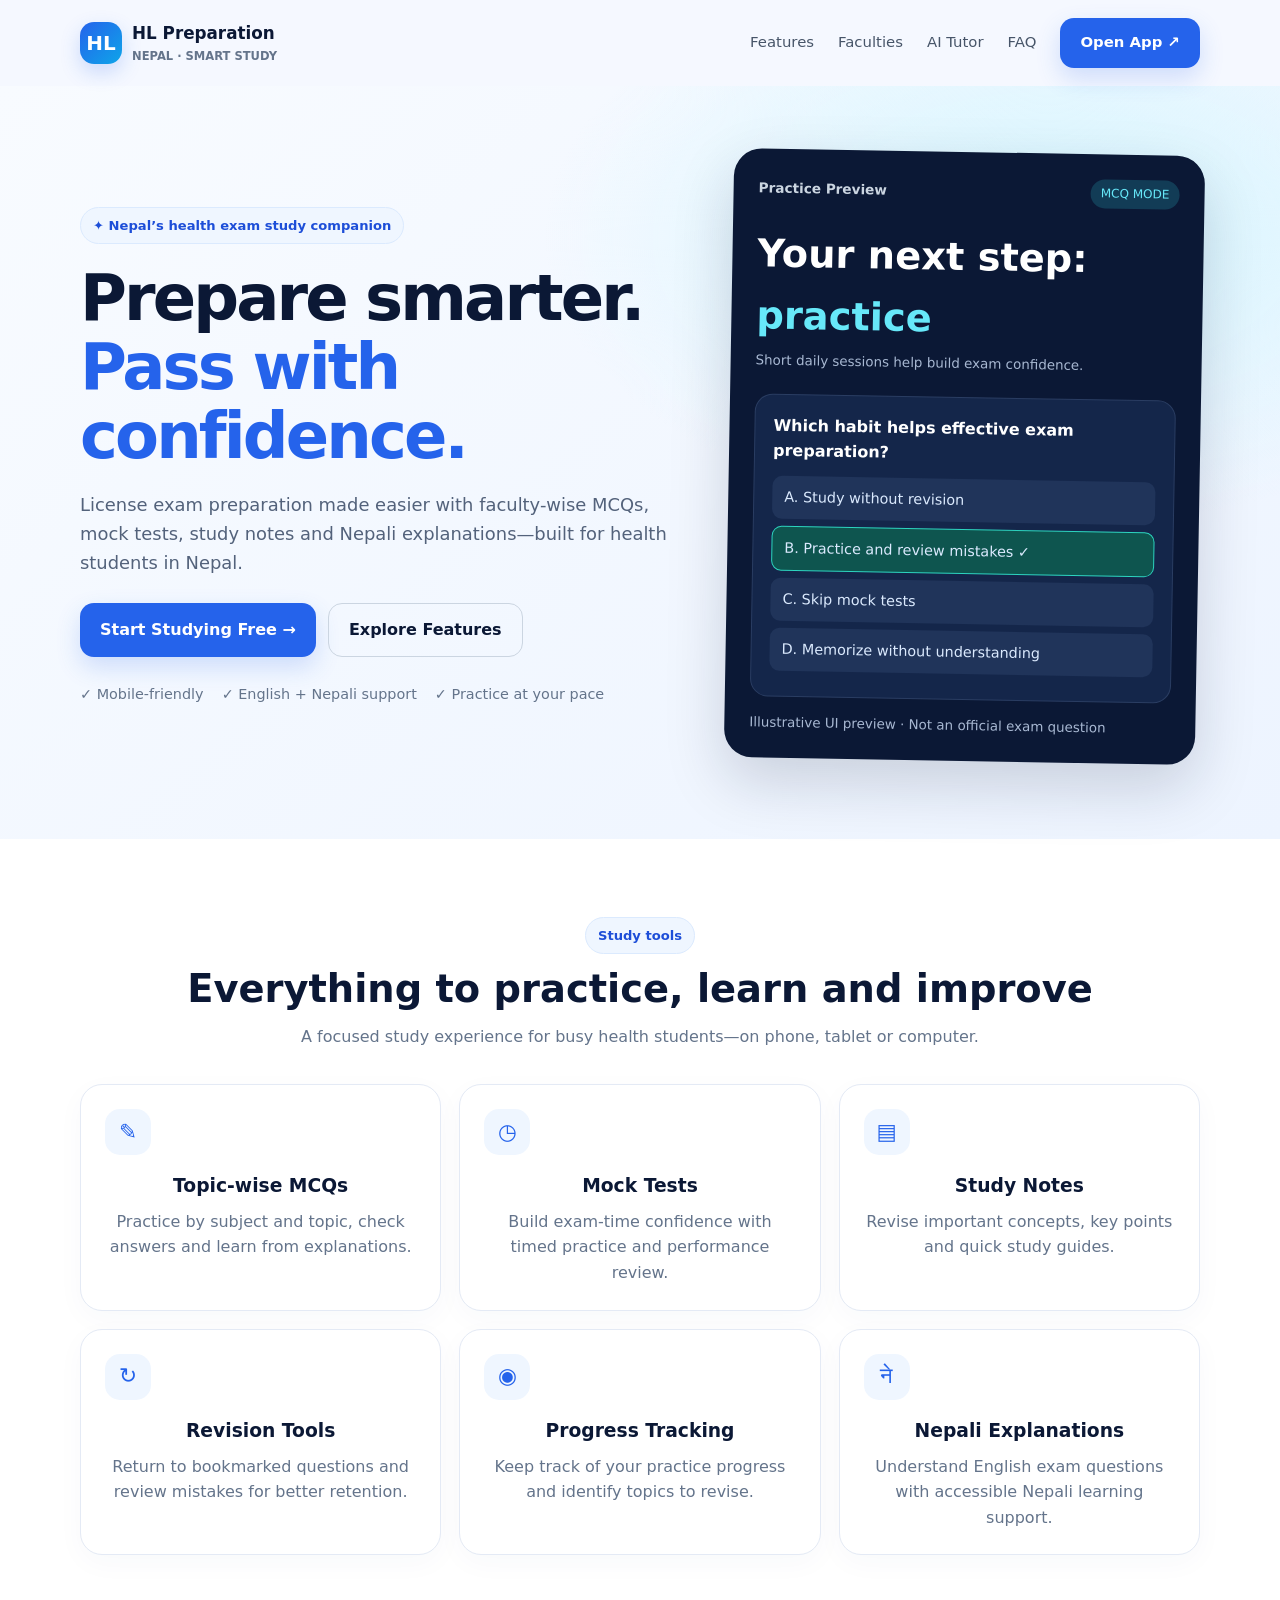
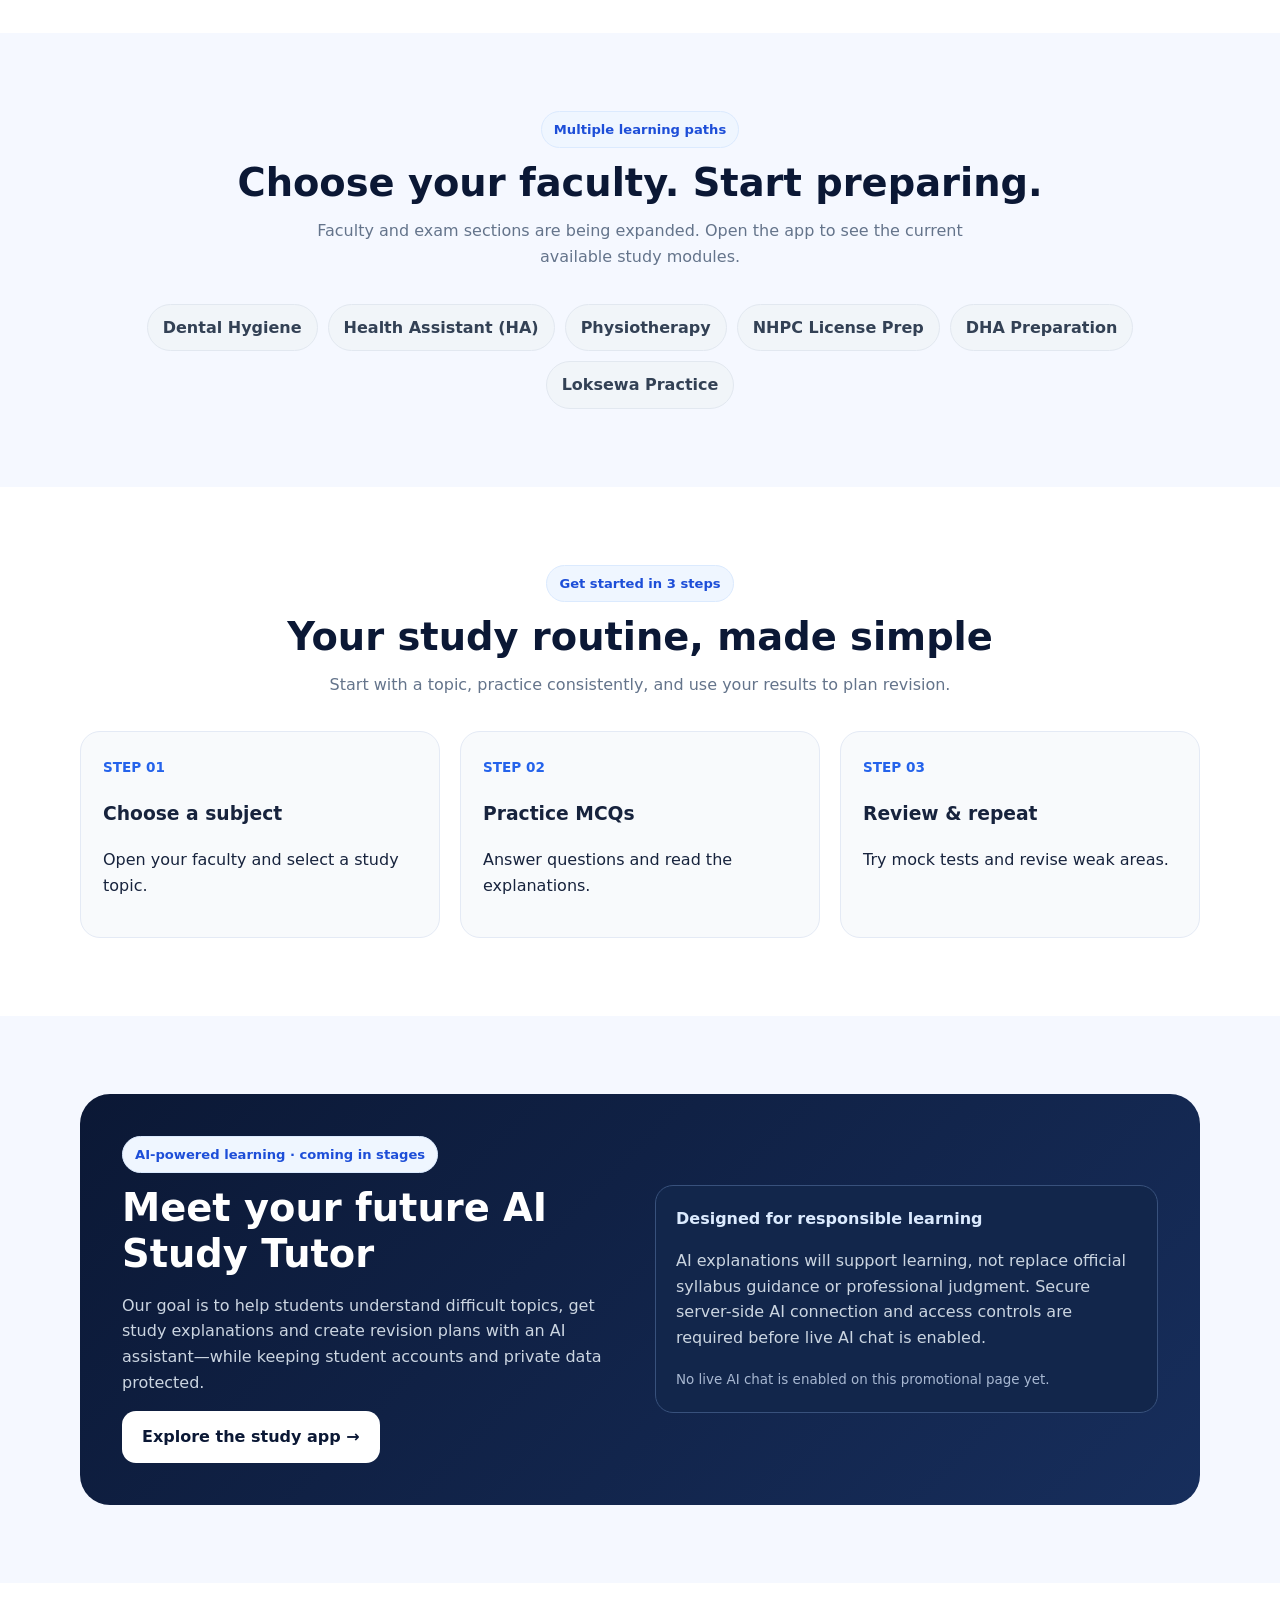
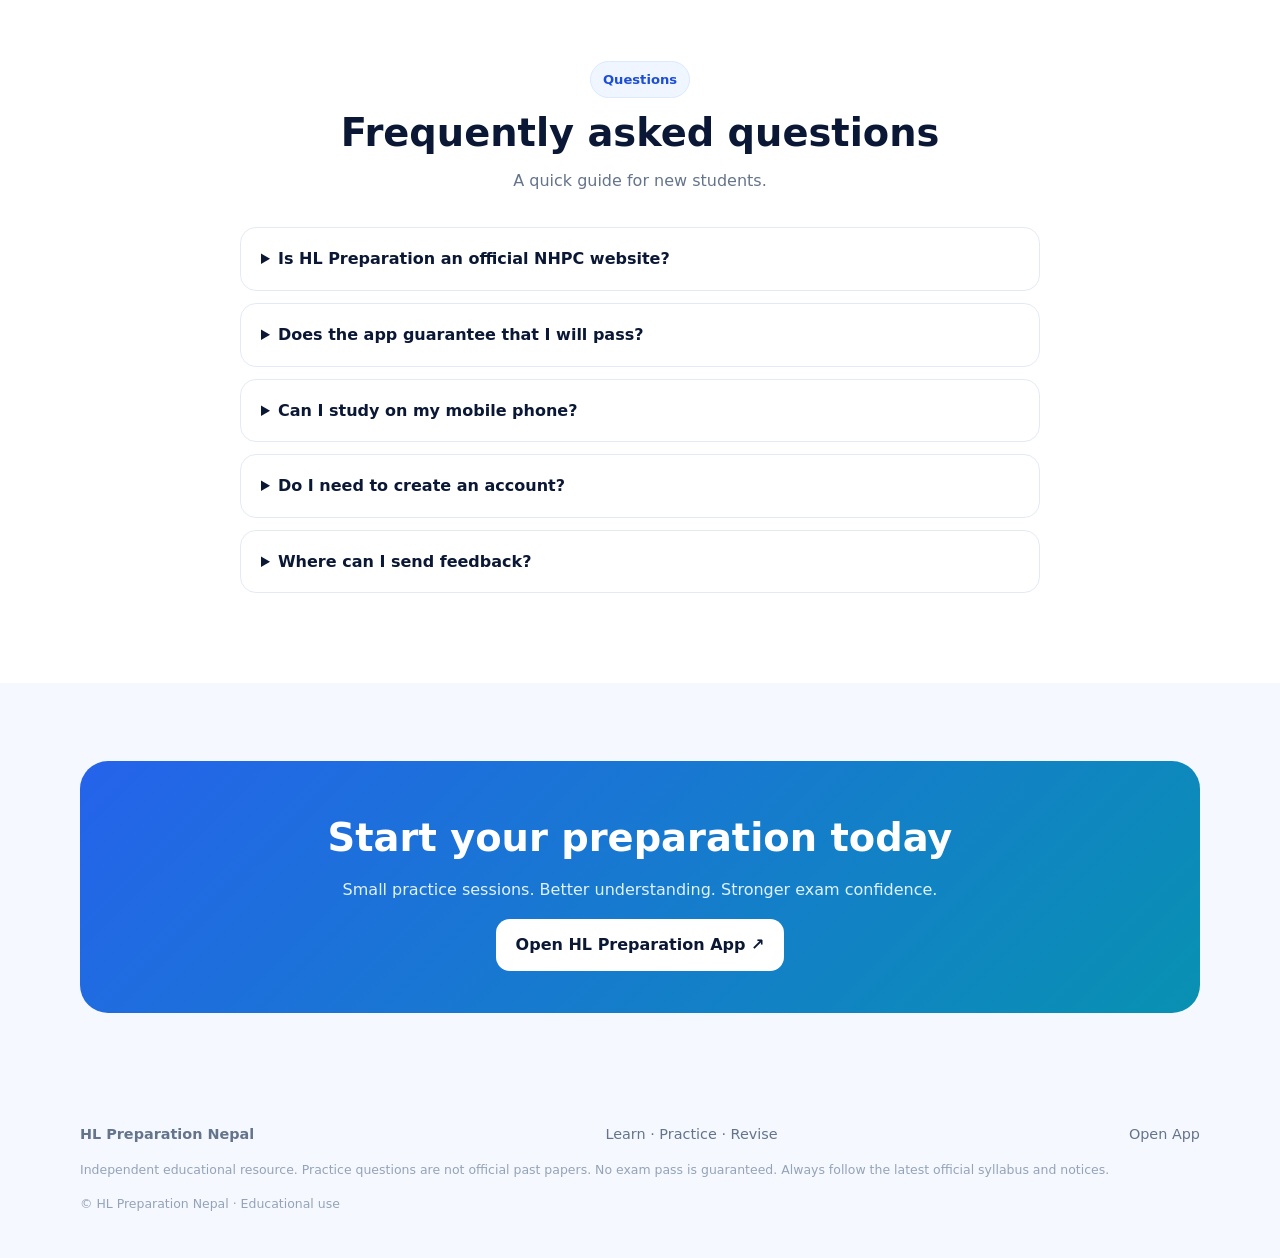
==== promo/index.html @ 2123f69a "Add HL Preparation promotional landing page" ====
<!doctype html>
<html lang="ne">
<head>
<meta charset="utf-8">
<meta name="viewport" content="width=device-width,initial-scale=1">
<meta name="theme-color" content="#0b1835">
<meta name="description" content="Nepal health-professional license exam preparation. Faculty-wise MCQs, mock tests, notes and bilingual learning for NHPC and other health exams.">
<meta name="keywords" content="NHPC license preparation Nepal, health assistant preparation, dental hygienist MCQ, health license exam, Nepal medical exam preparation">
<meta property="og:title" content="HL Preparation Nepal | Smart License Exam Prep">
<meta property="og:description" content="Practice MCQs, take mock tests and prepare smarter for health-professional license exams in Nepal.">
<meta property="og:type" content="website">
<title>HL Preparation Nepal | Smart License Exam Prep</title>
<style>
:root{--navy:#0b1835;--blue:#2563eb;--cyan:#22d3ee;--ink:#17233d;--muted:#64748b;--paper:#f5f8ff;--white:#fff;--line:#e4eaf5}
*{box-sizing:border-box}html{scroll-behavior:smooth}body{margin:0;font-family:Inter,ui-sans-serif,system-ui,-apple-system,"Segoe UI",sans-serif;color:var(--ink);background:var(--paper);line-height:1.6}a{color:inherit;text-decoration:none}.wrap{width:min(1120px,92%);margin:auto}.nav{display:flex;align-items:center;justify-content:space-between;padding:18px 0}.brand{display:flex;gap:10px;align-items:center;font-weight:850;color:var(--navy);font-size:1.05rem}.mark{width:42px;height:42px;border-radius:14px;background:linear-gradient(135deg,var(--blue),#0ea5e9);display:grid;place-items:center;color:white;font-weight:900;font-size:1.25rem;box-shadow:0 8px 20px #2563eb35}.navlinks{display:flex;gap:24px;align-items:center;color:#475569;font-size:.93rem}.btn{display:inline-flex;align-items:center;justify-content:center;gap:8px;border-radius:14px;padding:13px 20px;font-weight:750;background:var(--blue);color:white;box-shadow:0 10px 24px #2563eb30;border:0;cursor:pointer}.btn.light{background:white;color:var(--navy);box-shadow:none}.btn.outline{background:transparent;border:1px solid #cbd5e1;color:var(--navy);box-shadow:none}.hero{padding:66px 0 78px;background:radial-gradient(ellipse at 82% 20%,#d5f6ff 0,transparent 34%),linear-gradient(140deg,#f8fbff,#edf4ff)}.hero-grid{display:grid;grid-template-columns:1.12fr .88fr;gap:50px;align-items:center}.eyebrow{display:inline-flex;gap:8px;align-items:center;padding:7px 12px;border:1px solid #dbeafe;border-radius:999px;color:#1d4ed8;background:#eff6ff;font-size:.82rem;font-weight:750}.hero h1{font-size:clamp(2.5rem,5vw,4.25rem);line-height:1.08;letter-spacing:-.045em;margin:20px 0;color:var(--navy)}.hero h1 span{color:var(--blue)}.lead{font-size:1.12rem;color:#53627b;max-width:590px}.actions{display:flex;gap:12px;flex-wrap:wrap;margin:26px 0}.trust{display:flex;gap:18px;flex-wrap:wrap;color:#64748b;font-size:.9rem}.preview{background:var(--navy);padding:25px;border-radius:28px;color:white;box-shadow:0 24px 60px #0b18352b;transform:rotate(1deg)}.preview-top{display:flex;justify-content:space-between;align-items:center;color:#cbd5e1;font-size:.85rem}.live{background:#123c56;color:#67e8f9;padding:5px 10px;border-radius:99px;font-size:.75rem}.score{font-size:2.4rem;font-weight:850;margin:20px 0 4px}.small{font-size:.84rem;color:#a8b8d2}.qbox{margin-top:22px;padding:18px;background:#14264a;border:1px solid #2a3d62;border-radius:18px}.qbox b{display:block;margin-bottom:12px}.option{padding:10px 12px;border-radius:10px;background:#20345a;margin:7px 0;color:#dbeafe;font-size:.9rem}.option.good{background:#0e554f;border:1px solid #2dd4bf}.section{padding:78px 0}.section.white{background:white}.center{text-align:center}.section h2{font-size:clamp(1.8rem,3vw,2.65rem);line-height:1.2;color:var(--navy);margin:12px 0}.sub{color:var(--muted);max-width:700px;margin:0 auto 34px}.cards{display:grid;grid-template-columns:repeat(3,1fr);gap:18px}.card{background:white;border:1px solid var(--line);border-radius:22px;padding:24px;box-shadow:0 8px 28px #1e3a8a08}.icon{width:46px;height:46px;display:grid;place-items:center;border-radius:15px;background:#eff6ff;color:#2563eb;font-size:1.35rem;margin-bottom:16px}.card h3{margin:0 0 8px;color:var(--navy)}.card p{margin:0;color:var(--muted)}.faculty{display:flex;flex-wrap:wrap;gap:10px;justify-content:center;margin-top:28px}.chip{padding:10px 15px;background:#f1f5f9;border:1px solid #e2e8f0;border-radius:999px;font-weight:650;color:#334155}.steps{display:grid;grid-template-columns:repeat(3,1fr);gap:20px;text-align:left}.step{padding:22px;border-radius:20px;background:#f8fafc;border:1px solid var(--line)}.num{font-size:.85rem;color:#2563eb;font-weight:850}.ai{background:linear-gradient(135deg,#0b1835,#172e5c);color:white;border-radius:30px;padding:42px;display:grid;grid-template-columns:1fr 1fr;gap:30px;align-items:center}.ai h2{color:white}.ai p{color:#cbd5e1}.ai-note{padding:20px;border:1px solid #38517c;background:#12264b;border-radius:18px;color:#dbeafe}.faq{max-width:800px;margin:auto;text-align:left}.faq details{background:white;border:1px solid var(--line);border-radius:16px;padding:18px 20px;margin:12px 0}.faq summary{font-weight:750;cursor:pointer;color:var(--navy)}.faq p{color:var(--muted);margin-bottom:0}.cta{background:linear-gradient(135deg,#2563eb,#0891b2);color:white;border-radius:28px;padding:42px;text-align:center}.cta h2{color:white}.cta p{color:#e0f2fe}.footer{padding:32px 0;color:#64748b;font-size:.9rem}.footrow{display:flex;justify-content:space-between;gap:20px;flex-wrap:wrap}.disclaimer{font-size:.78rem;color:#94a3b8;margin-top:14px}
@media(max-width:800px){.navlinks a:not(.btn){display:none}.hero{padding:44px 0}.hero-grid{grid-template-columns:1fr;gap:32px}.preview{transform:none}.cards,.steps{grid-template-columns:1fr}.ai{grid-template-columns:1fr;padding:28px}.section{padding:56px 0}.hero h1{font-size:2.8rem}}
</style>
</head>
<body>
<header class="wrap nav">
<a class="brand" href="#" aria-label="HL Preparation Nepal home"><span class="mark">HL</span><span>HL Preparation <small style="display:block;font-size:.72rem;color:#64748b;font-weight:600">NEPAL · SMART STUDY</small></span></a>
<nav class="navlinks" aria-label="Main navigation"><a href="#features">Features</a><a href="#faculties">Faculties</a><a href="#ai">AI Tutor</a><a href="#faq">FAQ</a><a class="btn" href="https://dentalprepnp.github.io/dental-hygienist-prep-nepal/">Open App ↗</a></nav>
</header>
<main>
<section class="hero"><div class="wrap hero-grid">
<div><span class="eyebrow">✦ Nepal’s health exam study companion</span><h1>Prepare smarter.<br><span>Pass with confidence.</span></h1><p class="lead">License exam preparation made easier with faculty-wise MCQs, mock tests, study notes and Nepali explanations—built for health students in Nepal.</p><div class="actions"><a class="btn" href="https://dentalprepnp.github.io/dental-hygienist-prep-nepal/">Start Studying Free →</a><a class="btn outline" href="#features">Explore Features</a></div><div class="trust"><span>✓ Mobile-friendly</span><span>✓ English + Nepali support</span><span>✓ Practice at your pace</span></div></div>
<div class="preview" aria-label="Illustrative practice question preview"><div class="preview-top"><strong>Practice Preview</strong><span class="live">MCQ MODE</span></div><div class="score">Your next step: <span style="color:#67e8f9">practice</span></div><div class="small">Short daily sessions help build exam confidence.</div><div class="qbox"><b>Which habit helps effective exam preparation?</b><div class="option">A. Study without revision</div><div class="option good">B. Practice and review mistakes ✓</div><div class="option">C. Skip mock tests</div><div class="option">D. Memorize without understanding</div></div><div class="small" style="margin-top:15px">Illustrative UI preview · Not an official exam question</div></div>
</div></section>
<section id="features" class="section white"><div class="wrap center"><span class="eyebrow">Study tools</span><h2>Everything to practice, learn and improve</h2><p class="sub">A focused study experience for busy health students—on phone, tablet or computer.</p><div class="cards">
<div class="card"><div class="icon">✎</div><h3>Topic-wise MCQs</h3><p>Practice by subject and topic, check answers and learn from explanations.</p></div>
<div class="card"><div class="icon">◷</div><h3>Mock Tests</h3><p>Build exam-time confidence with timed practice and performance review.</p></div>
<div class="card"><div class="icon">▤</div><h3>Study Notes</h3><p>Revise important concepts, key points and quick study guides.</p></div>
<div class="card"><div class="icon">↻</div><h3>Revision Tools</h3><p>Return to bookmarked questions and review mistakes for better retention.</p></div>
<div class="card"><div class="icon">◉</div><h3>Progress Tracking</h3><p>Keep track of your practice progress and identify topics to revise.</p></div>
<div class="card"><div class="icon">ने</div><h3>Nepali Explanations</h3><p>Understand English exam questions with accessible Nepali learning support.</p></div>
</div></div></section>
<section id="faculties" class="section"><div class="wrap center"><span class="eyebrow">Multiple learning paths</span><h2>Choose your faculty. Start preparing.</h2><p class="sub">Faculty and exam sections are being expanded. Open the app to see the current available study modules.</p><div class="faculty"><span class="chip">Dental Hygiene</span><span class="chip">Health Assistant (HA)</span><span class="chip">Physiotherapy</span><span class="chip">NHPC License Prep</span><span class="chip">DHA Preparation</span><span class="chip">Loksewa Practice</span></div></div></section>
<section class="section white"><div class="wrap center"><span class="eyebrow">Get started in 3 steps</span><h2>Your study routine, made simple</h2><p class="sub">Start with a topic, practice consistently, and use your results to plan revision.</p><div class="steps"><div class="step"><span class="num">STEP 01</span><h3>Choose a subject</h3><p>Open your faculty and select a study topic.</p></div><div class="step"><span class="num">STEP 02</span><h3>Practice MCQs</h3><p>Answer questions and read the explanations.</p></div><div class="step"><span class="num">STEP 03</span><h3>Review & repeat</h3><p>Try mock tests and revise weak areas.</p></div></div></div></section>
<section id="ai" class="section"><div class="wrap"><div class="ai"><div><span class="eyebrow">AI-powered learning · coming in stages</span><h2>Meet your future AI Study Tutor</h2><p>Our goal is to help students understand difficult topics, get study explanations and create revision plans with an AI assistant—while keeping student accounts and private data protected.</p><a class="btn light" href="https://dentalprepnp.github.io/dental-hygienist-prep-nepal/">Explore the study app →</a></div><div class="ai-note"><strong>Designed for responsible learning</strong><p>AI explanations will support learning, not replace official syllabus guidance or professional judgment. Secure server-side AI connection and access controls are required before live AI chat is enabled.</p><span class="small">No live AI chat is enabled on this promotional page yet.</span></div></div></div></section>
<section id="faq" class="section white"><div class="wrap center"><span class="eyebrow">Questions</span><h2>Frequently asked questions</h2><p class="sub">A quick guide for new students.</p><div class="faq">
<details><summary>Is HL Preparation an official NHPC website?</summary><p>No. It is an independent educational practice resource and is not affiliated with or endorsed by NHPC.</p></details>
<details><summary>Does the app guarantee that I will pass?</summary><p>No study app can guarantee an exam result. Use it for practice and revision alongside the latest official syllabus and notices.</p></details>
<details><summary>Can I study on my mobile phone?</summary><p>Yes. The app is designed to work on mobile browsers and can be added to your home screen where supported.</p></details>
<details><summary>Do I need to create an account?</summary><p>Some study features may be available without login. An account may be needed for cloud progress sync or membership features.</p></details>
<details><summary>Where can I send feedback?</summary><p>Use the app’s available support/contact option. An official Facebook Page link will be added after the Page is created.</p></details>
</div></div></section>
<section class="section"><div class="wrap"><div class="cta"><h2>Start your preparation today</h2><p>Small practice sessions. Better understanding. Stronger exam confidence.</p><a class="btn light" href="https://dentalprepnp.github.io/dental-hygienist-prep-nepal/">Open HL Preparation App ↗</a></div></div></section>
</main>
<footer class="footer"><div class="wrap"><div class="footrow"><strong>HL Preparation Nepal</strong><span>Learn · Practice · Revise</span><a href="https://dentalprepnp.github.io/dental-hygienist-prep-nepal/">Open App</a></div><p class="disclaimer">Independent educational resource. Practice questions are not official past papers. No exam pass is guaranteed. Always follow the latest official syllabus and notices.</p><p class="disclaimer">© HL Preparation Nepal · Educational use</p></div></footer>
</body></html>
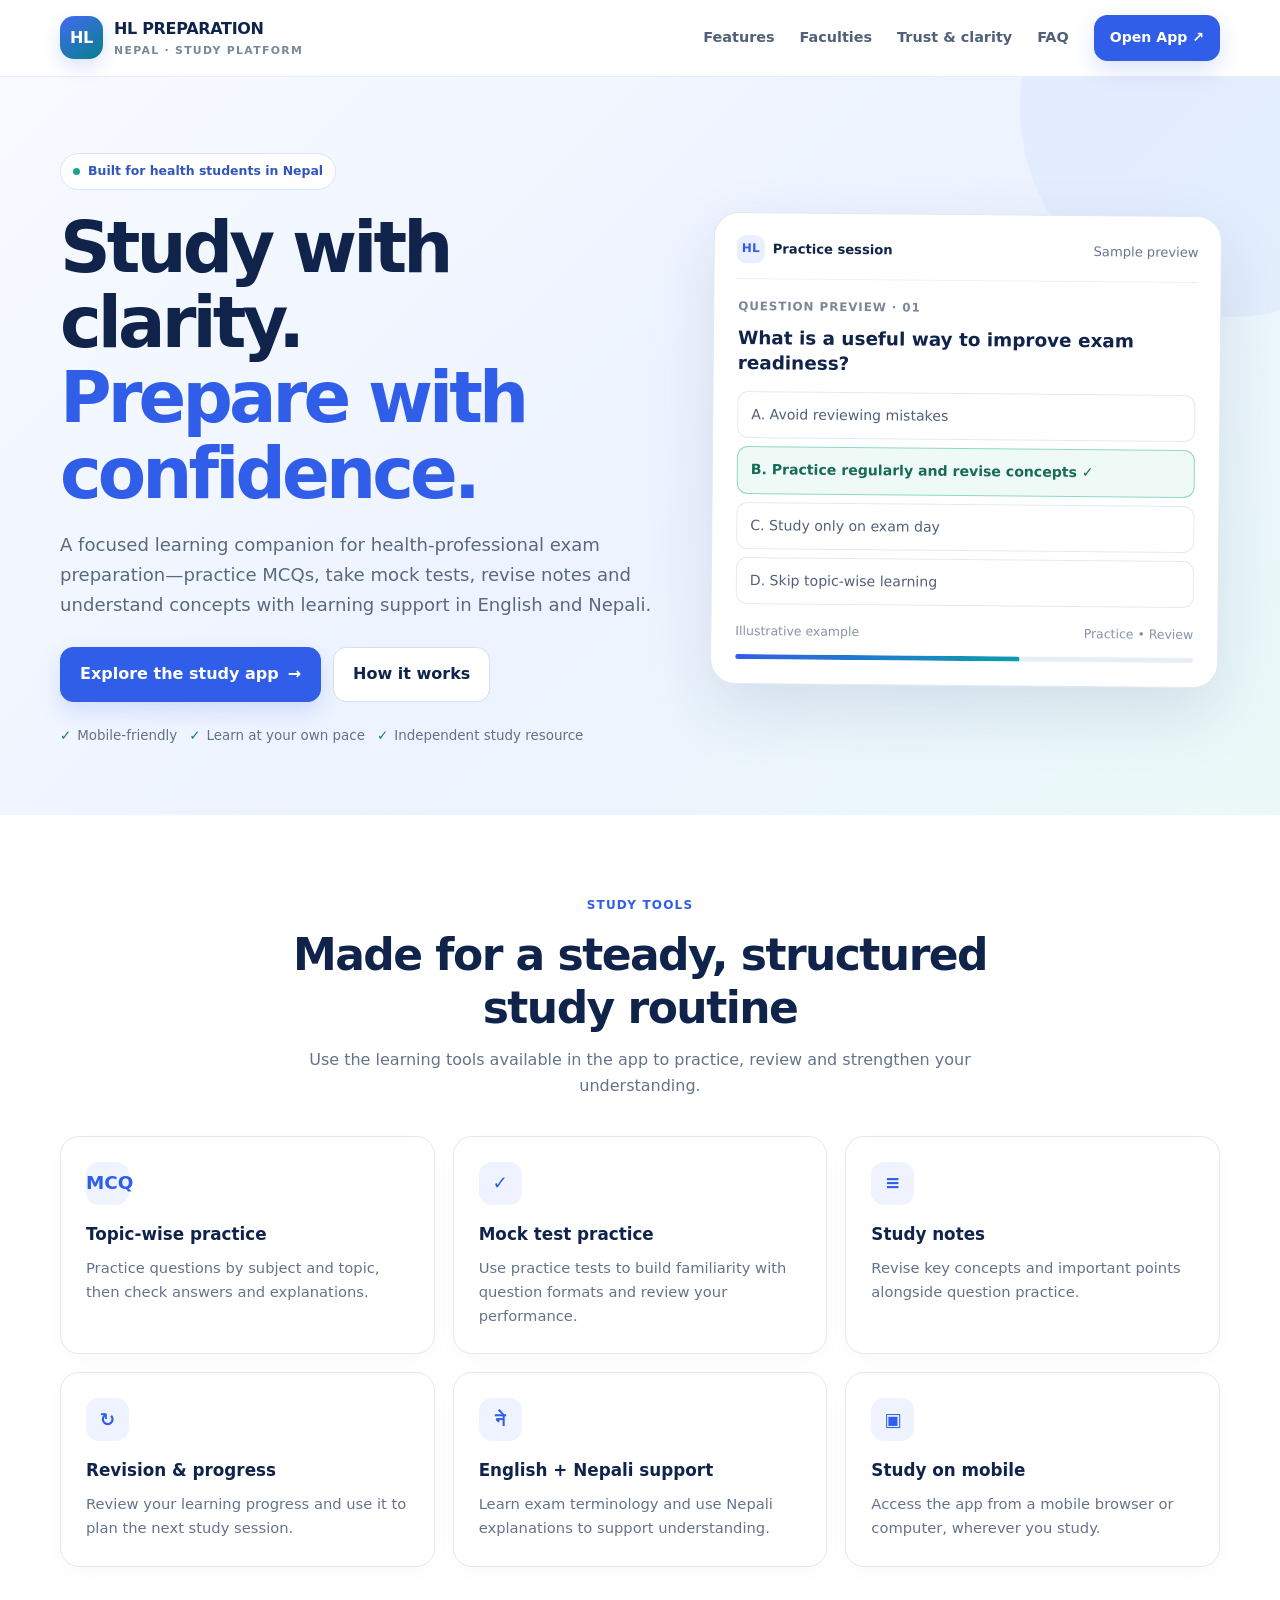
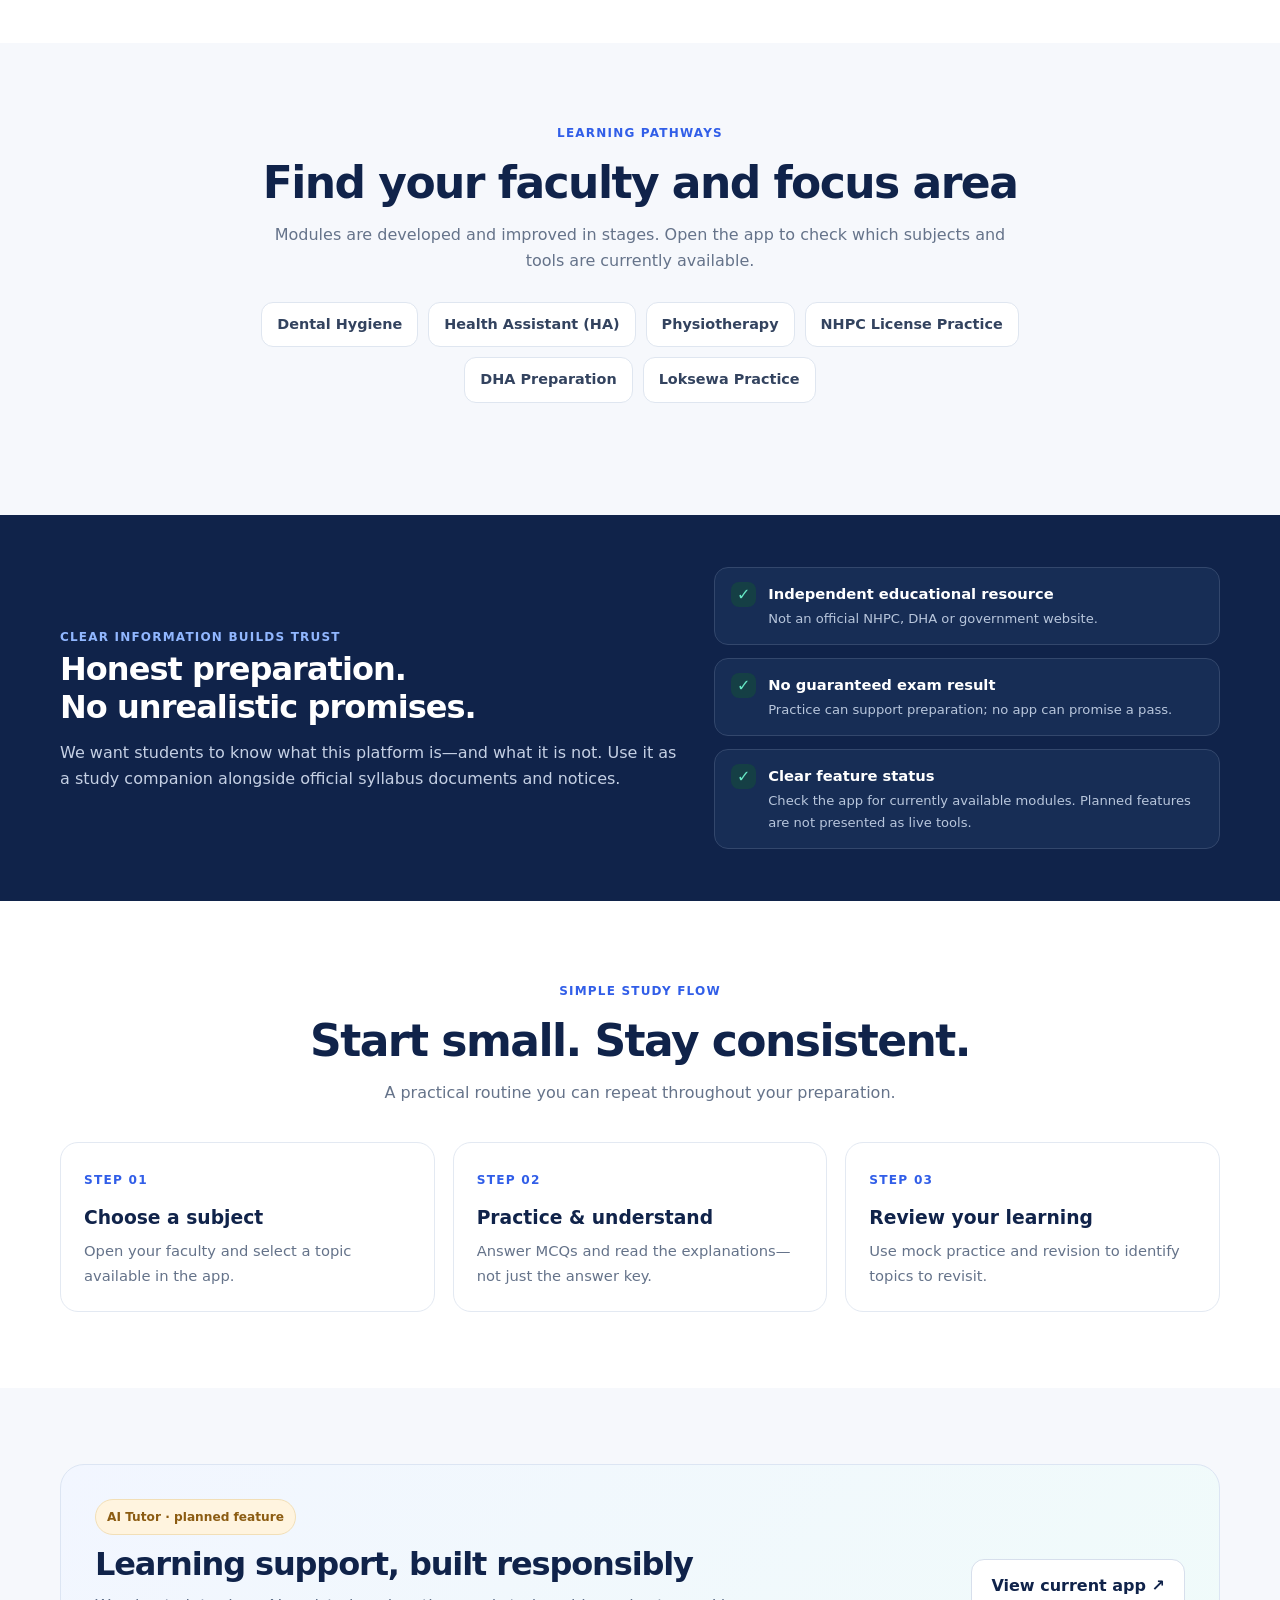
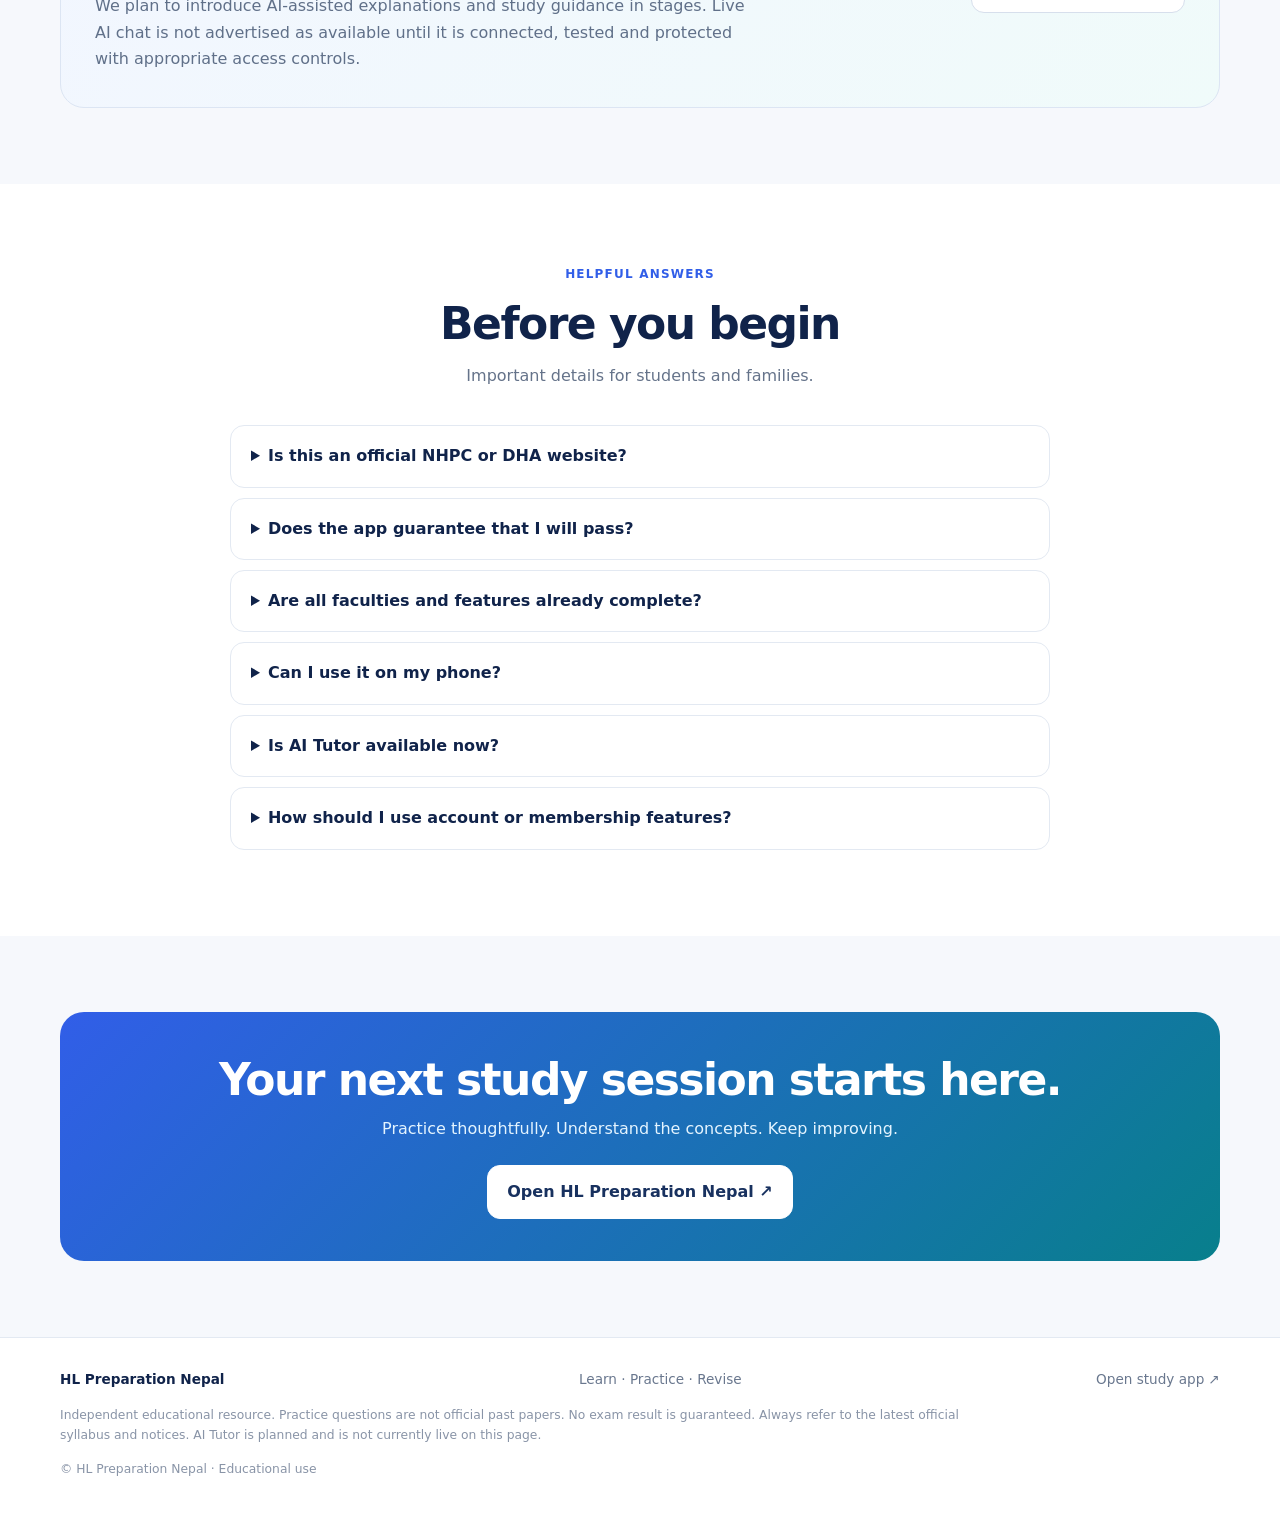
==== commit cffadd91: "Upgrade promo website with professional trust-focused design" ====
--- a/promo/index.html
+++ b/promo/index.html
@@ -3,48 +3,76 @@
 <head>
 <meta charset="utf-8">
 <meta name="viewport" content="width=device-width,initial-scale=1">
-<meta name="theme-color" content="#0b1835">
-<meta name="description" content="Nepal health-professional license exam preparation. Faculty-wise MCQs, mock tests, notes and bilingual learning for NHPC and other health exams.">
-<meta name="keywords" content="NHPC license preparation Nepal, health assistant preparation, dental hygienist MCQ, health license exam, Nepal medical exam preparation">
-<meta property="og:title" content="HL Preparation Nepal | Smart License Exam Prep">
-<meta property="og:description" content="Practice MCQs, take mock tests and prepare smarter for health-professional license exams in Nepal.">
+<meta name="theme-color" content="#10234a">
+<meta name="description" content="HL Preparation Nepal — health-professional exam practice with MCQs, mock tests, notes and bilingual learning support.">
+<meta property="og:title" content="HL Preparation Nepal | Study with confidence">
+<meta property="og:description" content="Faculty-wise practice and revision for health students in Nepal.">
 <meta property="og:type" content="website">
-<title>HL Preparation Nepal | Smart License Exam Prep</title>
+<title>HL Preparation Nepal | Study with confidence</title>
 <style>
-:root{--navy:#0b1835;--blue:#2563eb;--cyan:#22d3ee;--ink:#17233d;--muted:#64748b;--paper:#f5f8ff;--white:#fff;--line:#e4eaf5}
-*{box-sizing:border-box}html{scroll-behavior:smooth}body{margin:0;font-family:Inter,ui-sans-serif,system-ui,-apple-system,"Segoe UI",sans-serif;color:var(--ink);background:var(--paper);line-height:1.6}a{color:inherit;text-decoration:none}.wrap{width:min(1120px,92%);margin:auto}.nav{display:flex;align-items:center;justify-content:space-between;padding:18px 0}.brand{display:flex;gap:10px;align-items:center;font-weight:850;color:var(--navy);font-size:1.05rem}.mark{width:42px;height:42px;border-radius:14px;background:linear-gradient(135deg,var(--blue),#0ea5e9);display:grid;place-items:center;color:white;font-weight:900;font-size:1.25rem;box-shadow:0 8px 20px #2563eb35}.navlinks{display:flex;gap:24px;align-items:center;color:#475569;font-size:.93rem}.btn{display:inline-flex;align-items:center;justify-content:center;gap:8px;border-radius:14px;padding:13px 20px;font-weight:750;background:var(--blue);color:white;box-shadow:0 10px 24px #2563eb30;border:0;cursor:pointer}.btn.light{background:white;color:var(--navy);box-shadow:none}.btn.outline{background:transparent;border:1px solid #cbd5e1;color:var(--navy);box-shadow:none}.hero{padding:66px 0 78px;background:radial-gradient(ellipse at 82% 20%,#d5f6ff 0,transparent 34%),linear-gradient(140deg,#f8fbff,#edf4ff)}.hero-grid{display:grid;grid-template-columns:1.12fr .88fr;gap:50px;align-items:center}.eyebrow{display:inline-flex;gap:8px;align-items:center;padding:7px 12px;border:1px solid #dbeafe;border-radius:999px;color:#1d4ed8;background:#eff6ff;font-size:.82rem;font-weight:750}.hero h1{font-size:clamp(2.5rem,5vw,4.25rem);line-height:1.08;letter-spacing:-.045em;margin:20px 0;color:var(--navy)}.hero h1 span{color:var(--blue)}.lead{font-size:1.12rem;color:#53627b;max-width:590px}.actions{display:flex;gap:12px;flex-wrap:wrap;margin:26px 0}.trust{display:flex;gap:18px;flex-wrap:wrap;color:#64748b;font-size:.9rem}.preview{background:var(--navy);padding:25px;border-radius:28px;color:white;box-shadow:0 24px 60px #0b18352b;transform:rotate(1deg)}.preview-top{display:flex;justify-content:space-between;align-items:center;color:#cbd5e1;font-size:.85rem}.live{background:#123c56;color:#67e8f9;padding:5px 10px;border-radius:99px;font-size:.75rem}.score{font-size:2.4rem;font-weight:850;margin:20px 0 4px}.small{font-size:.84rem;color:#a8b8d2}.qbox{margin-top:22px;padding:18px;background:#14264a;border:1px solid #2a3d62;border-radius:18px}.qbox b{display:block;margin-bottom:12px}.option{padding:10px 12px;border-radius:10px;background:#20345a;margin:7px 0;color:#dbeafe;font-size:.9rem}.option.good{background:#0e554f;border:1px solid #2dd4bf}.section{padding:78px 0}.section.white{background:white}.center{text-align:center}.section h2{font-size:clamp(1.8rem,3vw,2.65rem);line-height:1.2;color:var(--navy);margin:12px 0}.sub{color:var(--muted);max-width:700px;margin:0 auto 34px}.cards{display:grid;grid-template-columns:repeat(3,1fr);gap:18px}.card{background:white;border:1px solid var(--line);border-radius:22px;padding:24px;box-shadow:0 8px 28px #1e3a8a08}.icon{width:46px;height:46px;display:grid;place-items:center;border-radius:15px;background:#eff6ff;color:#2563eb;font-size:1.35rem;margin-bottom:16px}.card h3{margin:0 0 8px;color:var(--navy)}.card p{margin:0;color:var(--muted)}.faculty{display:flex;flex-wrap:wrap;gap:10px;justify-content:center;margin-top:28px}.chip{padding:10px 15px;background:#f1f5f9;border:1px solid #e2e8f0;border-radius:999px;font-weight:650;color:#334155}.steps{display:grid;grid-template-columns:repeat(3,1fr);gap:20px;text-align:left}.step{padding:22px;border-radius:20px;background:#f8fafc;border:1px solid var(--line)}.num{font-size:.85rem;color:#2563eb;font-weight:850}.ai{background:linear-gradient(135deg,#0b1835,#172e5c);color:white;border-radius:30px;padding:42px;display:grid;grid-template-columns:1fr 1fr;gap:30px;align-items:center}.ai h2{color:white}.ai p{color:#cbd5e1}.ai-note{padding:20px;border:1px solid #38517c;background:#12264b;border-radius:18px;color:#dbeafe}.faq{max-width:800px;margin:auto;text-align:left}.faq details{background:white;border:1px solid var(--line);border-radius:16px;padding:18px 20px;margin:12px 0}.faq summary{font-weight:750;cursor:pointer;color:var(--navy)}.faq p{color:var(--muted);margin-bottom:0}.cta{background:linear-gradient(135deg,#2563eb,#0891b2);color:white;border-radius:28px;padding:42px;text-align:center}.cta h2{color:white}.cta p{color:#e0f2fe}.footer{padding:32px 0;color:#64748b;font-size:.9rem}.footrow{display:flex;justify-content:space-between;gap:20px;flex-wrap:wrap}.disclaimer{font-size:.78rem;color:#94a3b8;margin-top:14px}
-@media(max-width:800px){.navlinks a:not(.btn){display:none}.hero{padding:44px 0}.hero-grid{grid-template-columns:1fr;gap:32px}.preview{transform:none}.cards,.steps{grid-template-columns:1fr}.ai{grid-template-columns:1fr;padding:28px}.section{padding:56px 0}.hero h1{font-size:2.8rem}}
+:root{--navy:#10234a;--blue:#315ee8;--teal:#087f8c;--ink:#1b2942;--muted:#65738a;--bg:#f6f8fc;--line:#e3e9f2;--white:#fff;--green:#147d64}
+*{box-sizing:border-box}html{scroll-behavior:smooth;scroll-padding-top:84px}body{margin:0;font-family:Inter,"Noto Sans",system-ui,-apple-system,"Segoe UI",sans-serif;color:var(--ink);background:var(--bg);line-height:1.65}a{color:inherit;text-decoration:none}.container{width:min(1160px,92%);margin:auto}
+header{position:sticky;top:0;z-index:10;background:#ffffffed;backdrop-filter:blur(14px);border-bottom:1px solid #e9edf4}.nav{height:76px;display:flex;align-items:center;justify-content:space-between;gap:18px}.brand{display:flex;align-items:center;gap:11px;font-weight:850;color:var(--navy);letter-spacing:-.02em}.logo{width:43px;height:43px;border-radius:14px;display:grid;place-items:center;color:white;font-weight:900;background:linear-gradient(145deg,#426bf2,#087f8c);box-shadow:0 8px 18px #315ee82b}.brand small{display:block;color:#7b879b;font-size:.68rem;letter-spacing:.12em;font-weight:700}.navlinks{display:flex;align-items:center;gap:25px;color:#526078;font-size:.9rem;font-weight:650}.navlinks a:hover{color:var(--blue)}
+.btn{display:inline-flex;align-items:center;justify-content:center;gap:9px;padding:13px 19px;border-radius:13px;background:var(--blue);color:white;font-weight:800;border:1px solid var(--blue);box-shadow:0 9px 22px #315ee82b;transition:.18s}.btn:hover{transform:translateY(-1px);box-shadow:0 13px 28px #315ee833}.btn.secondary{background:white;color:var(--navy);border-color:#d7dfec;box-shadow:none}.btn.small{padding:10px 15px;font-size:.88rem}
+.hero{position:relative;overflow:hidden;padding:76px 0 68px;background:linear-gradient(135deg,#f7faff 0%,#edf3ff 52%,#eaf9f8 100%)}.hero:before{content:"";position:absolute;width:420px;height:420px;border-radius:50%;right:-160px;top:-180px;background:#dce9ff88}.hero-grid{position:relative;display:grid;grid-template-columns:1.08fr .92fr;gap:56px;align-items:center}.pill{display:inline-flex;align-items:center;gap:8px;padding:7px 12px;border:1px solid #d9e4ff;border-radius:999px;background:#fff;color:#3156bd;font-size:.78rem;font-weight:800}.dot{width:7px;height:7px;border-radius:50%;background:#1aa58b}.hero h1{font-size:clamp(2.65rem,5.5vw,4.5rem);line-height:1.07;letter-spacing:-.055em;color:var(--navy);margin:21px 0 18px}.hero h1 span{color:var(--blue)}.lead{font-size:1.13rem;color:#596981;max-width:610px}.actions{display:flex;gap:12px;flex-wrap:wrap;margin:28px 0 23px}.assurance{display:flex;gap:12px;flex-wrap:wrap;color:#637189;font-size:.84rem}.assurance span{display:flex;align-items:center;gap:6px}.assurance b{color:var(--green)}
+.mock{background:#fff;border:1px solid #e2e9f4;border-radius:25px;padding:22px;box-shadow:0 24px 65px #203d7020;transform:rotate(.5deg)}.mockhead{display:flex;justify-content:space-between;align-items:center;border-bottom:1px solid #edf1f7;padding-bottom:15px;color:#69768c;font-size:.82rem}.mockbrand{display:flex;align-items:center;gap:8px;font-weight:800;color:var(--navy)}.mini-logo{width:28px;height:28px;border-radius:9px;background:#e9efff;color:#315ee8;display:grid;place-items:center;font-size:.75rem;font-weight:900}.mockbody{padding:18px 2px 2px}.mocklabel{font-size:.74rem;color:#7b8799;font-weight:800;letter-spacing:.08em}.mock h3{font-size:1.15rem;line-height:1.4;color:var(--navy);margin:8px 0 15px}.choice{padding:11px 13px;border:1px solid #e5eaf2;border-radius:11px;margin:8px 0;font-size:.88rem;color:#526078}.choice.selected{border-color:#8dd9c7;background:#effaf6;color:#176b57;font-weight:750}.mockfoot{display:flex;justify-content:space-between;align-items:center;margin-top:17px;font-size:.78rem;color:#8793a6}.progress{height:5px;border-radius:9px;background:#e9eef6;overflow:hidden;margin-top:12px}.progress span{display:block;width:62%;height:100%;background:linear-gradient(90deg,#315ee8,#0c9eaa)}
+.section{padding:76px 0}.white{background:white}.section-head{text-align:center;max-width:760px;margin:0 auto 36px}.kicker{color:#315ee8;font-weight:850;letter-spacing:.1em;font-size:.75rem;text-transform:uppercase}.section h2{font-size:clamp(1.9rem,3.5vw,2.75rem);line-height:1.2;letter-spacing:-.035em;color:var(--navy);margin:12px 0}.section-head p{color:var(--muted);margin:0}.grid{display:grid;grid-template-columns:repeat(3,1fr);gap:18px}.feature{padding:25px;border:1px solid var(--line);border-radius:19px;background:#fff;box-shadow:0 6px 22px #1e3a8a06}.feature .ico{width:43px;height:43px;border-radius:13px;background:#eef3ff;color:#315ee8;display:grid;place-items:center;font-size:1.15rem;font-weight:900;margin-bottom:16px}.feature h3{margin:0 0 7px;color:var(--navy);font-size:1.05rem}.feature p{margin:0;color:var(--muted);font-size:.92rem}.faculty-list{display:flex;justify-content:center;flex-wrap:wrap;gap:10px;margin:27px auto 0}.faculty{background:#fff;border:1px solid #dfe6f0;border-radius:12px;padding:10px 15px;color:#33435f;font-weight:750;font-size:.9rem}
+.trustband{background:#10234a;color:white;padding:52px 0}.trustgrid{display:grid;grid-template-columns:1.1fr .9fr;gap:36px;align-items:center}.trustband h2{font-size:2rem;line-height:1.2;margin:0 0 13px;letter-spacing:-.03em}.trustband p{color:#c5d0e4;margin:0}.trustlist{display:grid;gap:13px}.trustitem{display:flex;gap:12px;align-items:flex-start;padding:14px 16px;border:1px solid #33476c;border-radius:14px;background:#172d55}.check{flex:0 0 25px;height:25px;border-radius:8px;background:#153f45;color:#67e8c5;display:grid;place-items:center;font-weight:900}.trustitem strong{display:block;font-size:.92rem}.trustitem small{display:block;color:#b8c6dc;font-size:.82rem;margin-top:2px}
+.steps{display:grid;grid-template-columns:repeat(3,1fr);gap:18px}.step{border:1px solid var(--line);border-radius:18px;padding:23px;background:#fff}.stepnum{color:#315ee8;font-weight:900;font-size:.76rem;letter-spacing:.1em}.step h3{color:var(--navy);margin:10px 0 6px}.step p{color:var(--muted);font-size:.92rem;margin:0}
+.ai-card{border:1px solid #dce5f3;background:linear-gradient(130deg,#f2f6ff,#f0fbfa);border-radius:24px;padding:34px;display:grid;grid-template-columns:1fr auto;gap:28px;align-items:center}.ai-card h2{margin:10px 0;color:var(--navy);font-size:2rem}.ai-card p{color:#607089;max-width:650px;margin:0}.status{display:inline-block;padding:7px 11px;border-radius:999px;background:#fff4df;color:#8c5c12;border:1px solid #f2dfb7;font-size:.76rem;font-weight:850}
+.faq{max-width:820px;margin:auto}.faq details{background:#fff;border:1px solid var(--line);border-radius:14px;padding:17px 20px;margin:10px 0}.faq summary{cursor:pointer;color:var(--navy);font-weight:800}.faq p{color:var(--muted);margin:10px 0 0;font-size:.92rem}
+.finalcta{background:linear-gradient(135deg,#315ee8,#087f8c);border-radius:24px;padding:42px;text-align:center;color:#fff}.finalcta h2{color:#fff;margin:0 0 10px}.finalcta p{color:#e4f4ff;margin:0 0 22px}.finalcta .btn{background:#fff;color:#18315f;border-color:white;box-shadow:none}
+footer{padding:30px 0 36px;background:#fff;border-top:1px solid var(--line);color:#69778e;font-size:.85rem}.footrow{display:flex;justify-content:space-between;align-items:center;gap:20px;flex-wrap:wrap}.footbrand{font-weight:850;color:var(--navy)}.legal{font-size:.77rem;color:#8994a7;margin:14px 0 0;max-width:900px}
+@media(max-width:850px){.navlinks a:not(.btn){display:none}.hero{padding:48px 0}.hero-grid{grid-template-columns:1fr;gap:30px}.mock{transform:none}.grid,.steps{grid-template-columns:1fr}.trustgrid{grid-template-columns:1fr}.section{padding:58px 0}.ai-card{grid-template-columns:1fr;padding:26px}.hero h1{font-size:3rem}.finalcta{padding:30px 20px}}
+@media(prefers-reduced-motion:reduce){html{scroll-behavior:auto}*,*:before,*:after{transition:none!important}}
 </style>
 </head>
 <body>
-<header class="wrap nav">
-<a class="brand" href="#" aria-label="HL Preparation Nepal home"><span class="mark">HL</span><span>HL Preparation <small style="display:block;font-size:.72rem;color:#64748b;font-weight:600">NEPAL · SMART STUDY</small></span></a>
-<nav class="navlinks" aria-label="Main navigation"><a href="#features">Features</a><a href="#faculties">Faculties</a><a href="#ai">AI Tutor</a><a href="#faq">FAQ</a><a class="btn" href="https://dentalprepnp.github.io/dental-hygienist-prep-nepal/">Open App ↗</a></nav>
-</header>
+<header><div class="container nav">
+<a class="brand" href="#" aria-label="HL Preparation Nepal"><span class="logo">HL</span><span>HL PREPARATION<small>NEPAL · STUDY PLATFORM</small></span></a>
+<nav class="navlinks" aria-label="Main navigation"><a href="#features">Features</a><a href="#faculties">Faculties</a><a href="#trust">Trust & clarity</a><a href="#faq">FAQ</a><a class="btn small" href="https://dentalprepnp.github.io/dental-hygienist-prep-nepal/">Open App ↗</a></nav>
+</div></header>
 <main>
-<section class="hero"><div class="wrap hero-grid">
-<div><span class="eyebrow">✦ Nepal’s health exam study companion</span><h1>Prepare smarter.<br><span>Pass with confidence.</span></h1><p class="lead">License exam preparation made easier with faculty-wise MCQs, mock tests, study notes and Nepali explanations—built for health students in Nepal.</p><div class="actions"><a class="btn" href="https://dentalprepnp.github.io/dental-hygienist-prep-nepal/">Start Studying Free →</a><a class="btn outline" href="#features">Explore Features</a></div><div class="trust"><span>✓ Mobile-friendly</span><span>✓ English + Nepali support</span><span>✓ Practice at your pace</span></div></div>
-<div class="preview" aria-label="Illustrative practice question preview"><div class="preview-top"><strong>Practice Preview</strong><span class="live">MCQ MODE</span></div><div class="score">Your next step: <span style="color:#67e8f9">practice</span></div><div class="small">Short daily sessions help build exam confidence.</div><div class="qbox"><b>Which habit helps effective exam preparation?</b><div class="option">A. Study without revision</div><div class="option good">B. Practice and review mistakes ✓</div><div class="option">C. Skip mock tests</div><div class="option">D. Memorize without understanding</div></div><div class="small" style="margin-top:15px">Illustrative UI preview · Not an official exam question</div></div>
+<section class="hero"><div class="container hero-grid">
+<div><span class="pill"><span class="dot"></span> Built for health students in Nepal</span>
+<h1>Study with clarity.<br><span>Prepare with confidence.</span></h1>
+<p class="lead">A focused learning companion for health-professional exam preparation—practice MCQs, take mock tests, revise notes and understand concepts with learning support in English and Nepali.</p>
+<div class="actions"><a class="btn" href="https://dentalprepnp.github.io/dental-hygienist-prep-nepal/">Explore the study app <span>→</span></a><a class="btn secondary" href="#how">How it works</a></div>
+<div class="assurance"><span><b>✓</b> Mobile-friendly</span><span><b>✓</b> Learn at your own pace</span><span><b>✓</b> Independent study resource</span></div>
+</div>
+<div class="mock" aria-label="Illustrative sample question card"><div class="mockhead"><span class="mockbrand"><span class="mini-logo">HL</span> Practice session</span><span>Sample preview</span></div><div class="mockbody"><div class="mocklabel">QUESTION PREVIEW · 01</div><h3>What is a useful way to improve exam readiness?</h3><div class="choice">A. Avoid reviewing mistakes</div><div class="choice selected">B. Practice regularly and revise concepts ✓</div><div class="choice">C. Study only on exam day</div><div class="choice">D. Skip topic-wise learning</div><div class="mockfoot"><span>Illustrative example</span><span>Practice • Review</span></div><div class="progress"><span></span></div></div></div>
 </div></section>
-<section id="features" class="section white"><div class="wrap center"><span class="eyebrow">Study tools</span><h2>Everything to practice, learn and improve</h2><p class="sub">A focused study experience for busy health students—on phone, tablet or computer.</p><div class="cards">
-<div class="card"><div class="icon">✎</div><h3>Topic-wise MCQs</h3><p>Practice by subject and topic, check answers and learn from explanations.</p></div>
-<div class="card"><div class="icon">◷</div><h3>Mock Tests</h3><p>Build exam-time confidence with timed practice and performance review.</p></div>
-<div class="card"><div class="icon">▤</div><h3>Study Notes</h3><p>Revise important concepts, key points and quick study guides.</p></div>
-<div class="card"><div class="icon">↻</div><h3>Revision Tools</h3><p>Return to bookmarked questions and review mistakes for better retention.</p></div>
-<div class="card"><div class="icon">◉</div><h3>Progress Tracking</h3><p>Keep track of your practice progress and identify topics to revise.</p></div>
-<div class="card"><div class="icon">ने</div><h3>Nepali Explanations</h3><p>Understand English exam questions with accessible Nepali learning support.</p></div>
+<section id="features" class="section white"><div class="container"><div class="section-head"><span class="kicker">Study tools</span><h2>Made for a steady, structured study routine</h2><p>Use the learning tools available in the app to practice, review and strengthen your understanding.</p></div>
+<div class="grid">
+<article class="feature"><div class="ico">MCQ</div><h3>Topic-wise practice</h3><p>Practice questions by subject and topic, then check answers and explanations.</p></article>
+<article class="feature"><div class="ico">✓</div><h3>Mock test practice</h3><p>Use practice tests to build familiarity with question formats and review your performance.</p></article>
+<article class="feature"><div class="ico">≡</div><h3>Study notes</h3><p>Revise key concepts and important points alongside question practice.</p></article>
+<article class="feature"><div class="ico">↻</div><h3>Revision & progress</h3><p>Review your learning progress and use it to plan the next study session.</p></article>
+<article class="feature"><div class="ico">ने</div><h3>English + Nepali support</h3><p>Learn exam terminology and use Nepali explanations to support understanding.</p></article>
+<article class="feature"><div class="ico">▣</div><h3>Study on mobile</h3><p>Access the app from a mobile browser or computer, wherever you study.</p></article>
 </div></div></section>
-<section id="faculties" class="section"><div class="wrap center"><span class="eyebrow">Multiple learning paths</span><h2>Choose your faculty. Start preparing.</h2><p class="sub">Faculty and exam sections are being expanded. Open the app to see the current available study modules.</p><div class="faculty"><span class="chip">Dental Hygiene</span><span class="chip">Health Assistant (HA)</span><span class="chip">Physiotherapy</span><span class="chip">NHPC License Prep</span><span class="chip">DHA Preparation</span><span class="chip">Loksewa Practice</span></div></div></section>
-<section class="section white"><div class="wrap center"><span class="eyebrow">Get started in 3 steps</span><h2>Your study routine, made simple</h2><p class="sub">Start with a topic, practice consistently, and use your results to plan revision.</p><div class="steps"><div class="step"><span class="num">STEP 01</span><h3>Choose a subject</h3><p>Open your faculty and select a study topic.</p></div><div class="step"><span class="num">STEP 02</span><h3>Practice MCQs</h3><p>Answer questions and read the explanations.</p></div><div class="step"><span class="num">STEP 03</span><h3>Review & repeat</h3><p>Try mock tests and revise weak areas.</p></div></div></div></section>
-<section id="ai" class="section"><div class="wrap"><div class="ai"><div><span class="eyebrow">AI-powered learning · coming in stages</span><h2>Meet your future AI Study Tutor</h2><p>Our goal is to help students understand difficult topics, get study explanations and create revision plans with an AI assistant—while keeping student accounts and private data protected.</p><a class="btn light" href="https://dentalprepnp.github.io/dental-hygienist-prep-nepal/">Explore the study app →</a></div><div class="ai-note"><strong>Designed for responsible learning</strong><p>AI explanations will support learning, not replace official syllabus guidance or professional judgment. Secure server-side AI connection and access controls are required before live AI chat is enabled.</p><span class="small">No live AI chat is enabled on this promotional page yet.</span></div></div></div></section>
-<section id="faq" class="section white"><div class="wrap center"><span class="eyebrow">Questions</span><h2>Frequently asked questions</h2><p class="sub">A quick guide for new students.</p><div class="faq">
-<details><summary>Is HL Preparation an official NHPC website?</summary><p>No. It is an independent educational practice resource and is not affiliated with or endorsed by NHPC.</p></details>
-<details><summary>Does the app guarantee that I will pass?</summary><p>No study app can guarantee an exam result. Use it for practice and revision alongside the latest official syllabus and notices.</p></details>
-<details><summary>Can I study on my mobile phone?</summary><p>Yes. The app is designed to work on mobile browsers and can be added to your home screen where supported.</p></details>
-<details><summary>Do I need to create an account?</summary><p>Some study features may be available without login. An account may be needed for cloud progress sync or membership features.</p></details>
-<details><summary>Where can I send feedback?</summary><p>Use the app’s available support/contact option. An official Facebook Page link will be added after the Page is created.</p></details>
+<section id="faculties" class="section"><div class="container"><div class="section-head"><span class="kicker">Learning pathways</span><h2>Find your faculty and focus area</h2><p>Modules are developed and improved in stages. Open the app to check which subjects and tools are currently available.</p><div class="faculty-list"><span class="faculty">Dental Hygiene</span><span class="faculty">Health Assistant (HA)</span><span class="faculty">Physiotherapy</span><span class="faculty">NHPC License Practice</span><span class="faculty">DHA Preparation</span><span class="faculty">Loksewa Practice</span></div></div></div></section>
+<section id="trust" class="trustband"><div class="container trustgrid"><div><span class="kicker" style="color:#91b7ff">Clear information builds trust</span><h2>Honest preparation.<br>No unrealistic promises.</h2><p>We want students to know what this platform is—and what it is not. Use it as a study companion alongside official syllabus documents and notices.</p></div><div class="trustlist">
+<div class="trustitem"><span class="check">✓</span><div><strong>Independent educational resource</strong><small>Not an official NHPC, DHA or government website.</small></div></div>
+<div class="trustitem"><span class="check">✓</span><div><strong>No guaranteed exam result</strong><small>Practice can support preparation; no app can promise a pass.</small></div></div>
+<div class="trustitem"><span class="check">✓</span><div><strong>Clear feature status</strong><small>Check the app for currently available modules. Planned features are not presented as live tools.</small></div></div>
 </div></div></section>
-<section class="section"><div class="wrap"><div class="cta"><h2>Start your preparation today</h2><p>Small practice sessions. Better understanding. Stronger exam confidence.</p><a class="btn light" href="https://dentalprepnp.github.io/dental-hygienist-prep-nepal/">Open HL Preparation App ↗</a></div></div></section>
+<section id="how" class="section white"><div class="container"><div class="section-head"><span class="kicker">Simple study flow</span><h2>Start small. Stay consistent.</h2><p>A practical routine you can repeat throughout your preparation.</p></div><div class="steps">
+<div class="step"><span class="stepnum">STEP 01</span><h3>Choose a subject</h3><p>Open your faculty and select a topic available in the app.</p></div>
+<div class="step"><span class="stepnum">STEP 02</span><h3>Practice & understand</h3><p>Answer MCQs and read the explanations—not just the answer key.</p></div>
+<div class="step"><span class="stepnum">STEP 03</span><h3>Review your learning</h3><p>Use mock practice and revision to identify topics to revisit.</p></div>
+</div></div></section>
+<section class="section"><div class="container"><div class="ai-card"><div><span class="status">AI Tutor · planned feature</span><h2>Learning support, built responsibly</h2><p>We plan to introduce AI-assisted explanations and study guidance in stages. Live AI chat is not advertised as available until it is connected, tested and protected with appropriate access controls.</p></div><a class="btn secondary" href="https://dentalprepnp.github.io/dental-hygienist-prep-nepal/">View current app ↗</a></div></div></section>
+<section id="faq" class="section white"><div class="container"><div class="section-head"><span class="kicker">Helpful answers</span><h2>Before you begin</h2><p>Important details for students and families.</p></div><div class="faq">
+<details><summary>Is this an official NHPC or DHA website?</summary><p>No. HL Preparation Nepal is an independent educational practice platform and is not affiliated with or endorsed by NHPC, DHA or any government authority.</p></details>
+<details><summary>Does the app guarantee that I will pass?</summary><p>No. We do not promise exam results. Use the app for practice and revision alongside the latest official syllabus, guidelines and notices.</p></details>
+<details><summary>Are all faculties and features already complete?</summary><p>The platform is being developed in stages. Availability can vary by faculty and module, so please check the app itself for the current content.</p></details>
+<details><summary>Can I use it on my phone?</summary><p>Yes, the app is designed for mobile browsers and can be added to your home screen on supported devices.</p></details>
+<details><summary>Is AI Tutor available now?</summary><p>AI Tutor is a planned feature. This promotional website does not provide live AI chat at this time.</p></details>
+<details><summary>How should I use account or membership features?</summary><p>Use your own account details and do not share your password. If a login or membership issue occurs, use the support option available inside the app. Never submit sensitive personal or payment information in public comments.</p></details>
+</div></div></section>
+<section class="section"><div class="container"><div class="finalcta"><h2>Your next study session starts here.</h2><p>Practice thoughtfully. Understand the concepts. Keep improving.</p><a class="btn" href="https://dentalprepnp.github.io/dental-hygienist-prep-nepal/">Open HL Preparation Nepal ↗</a></div></div></section>
 </main>
-<footer class="footer"><div class="wrap"><div class="footrow"><strong>HL Preparation Nepal</strong><span>Learn · Practice · Revise</span><a href="https://dentalprepnp.github.io/dental-hygienist-prep-nepal/">Open App</a></div><p class="disclaimer">Independent educational resource. Practice questions are not official past papers. No exam pass is guaranteed. Always follow the latest official syllabus and notices.</p><p class="disclaimer">© HL Preparation Nepal · Educational use</p></div></footer>
-</body></html>+<footer><div class="container"><div class="footrow"><span class="footbrand">HL Preparation Nepal</span><span>Learn · Practice · Revise</span><a href="https://dentalprepnp.github.io/dental-hygienist-prep-nepal/">Open study app ↗</a></div><p class="legal">Independent educational resource. Practice questions are not official past papers. No exam result is guaranteed. Always refer to the latest official syllabus and notices. AI Tutor is planned and is not currently live on this page.</p><p class="legal">© HL Preparation Nepal · Educational use</p></div></footer>
+</body>
+</html>
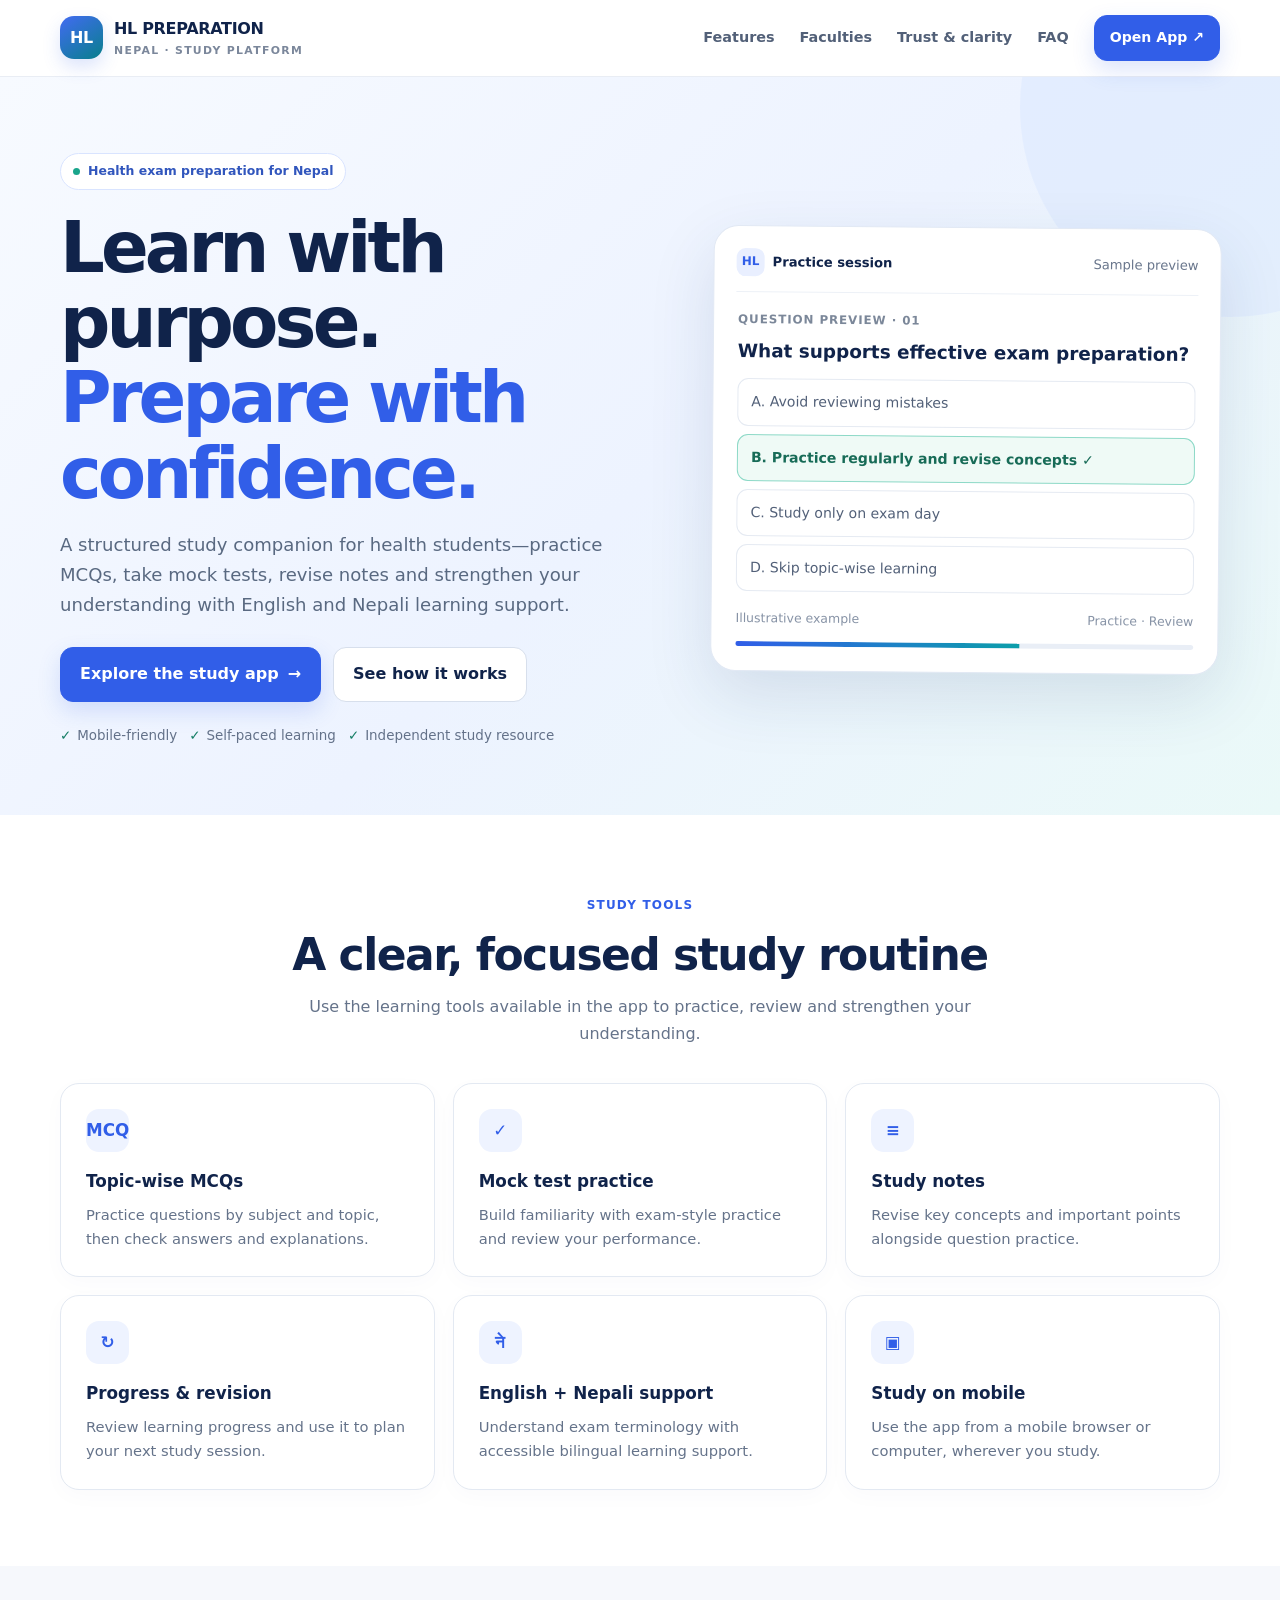
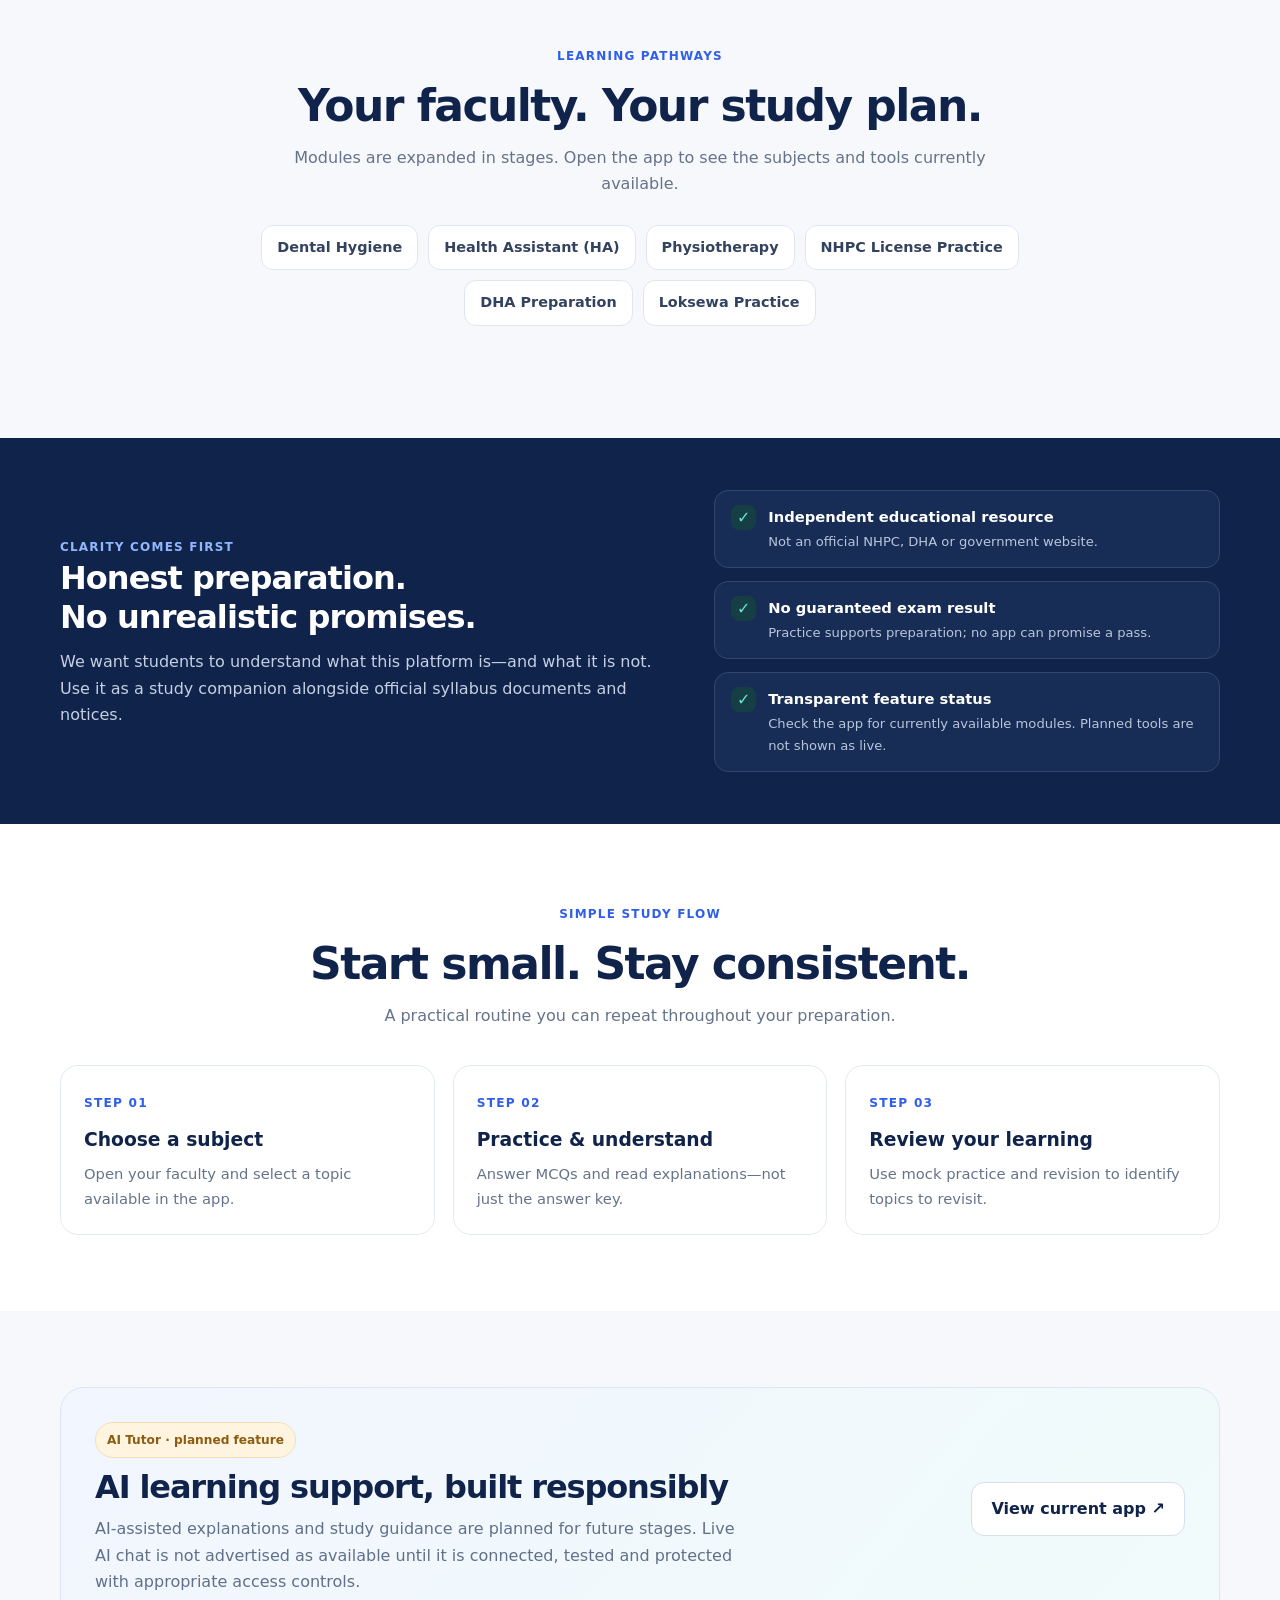
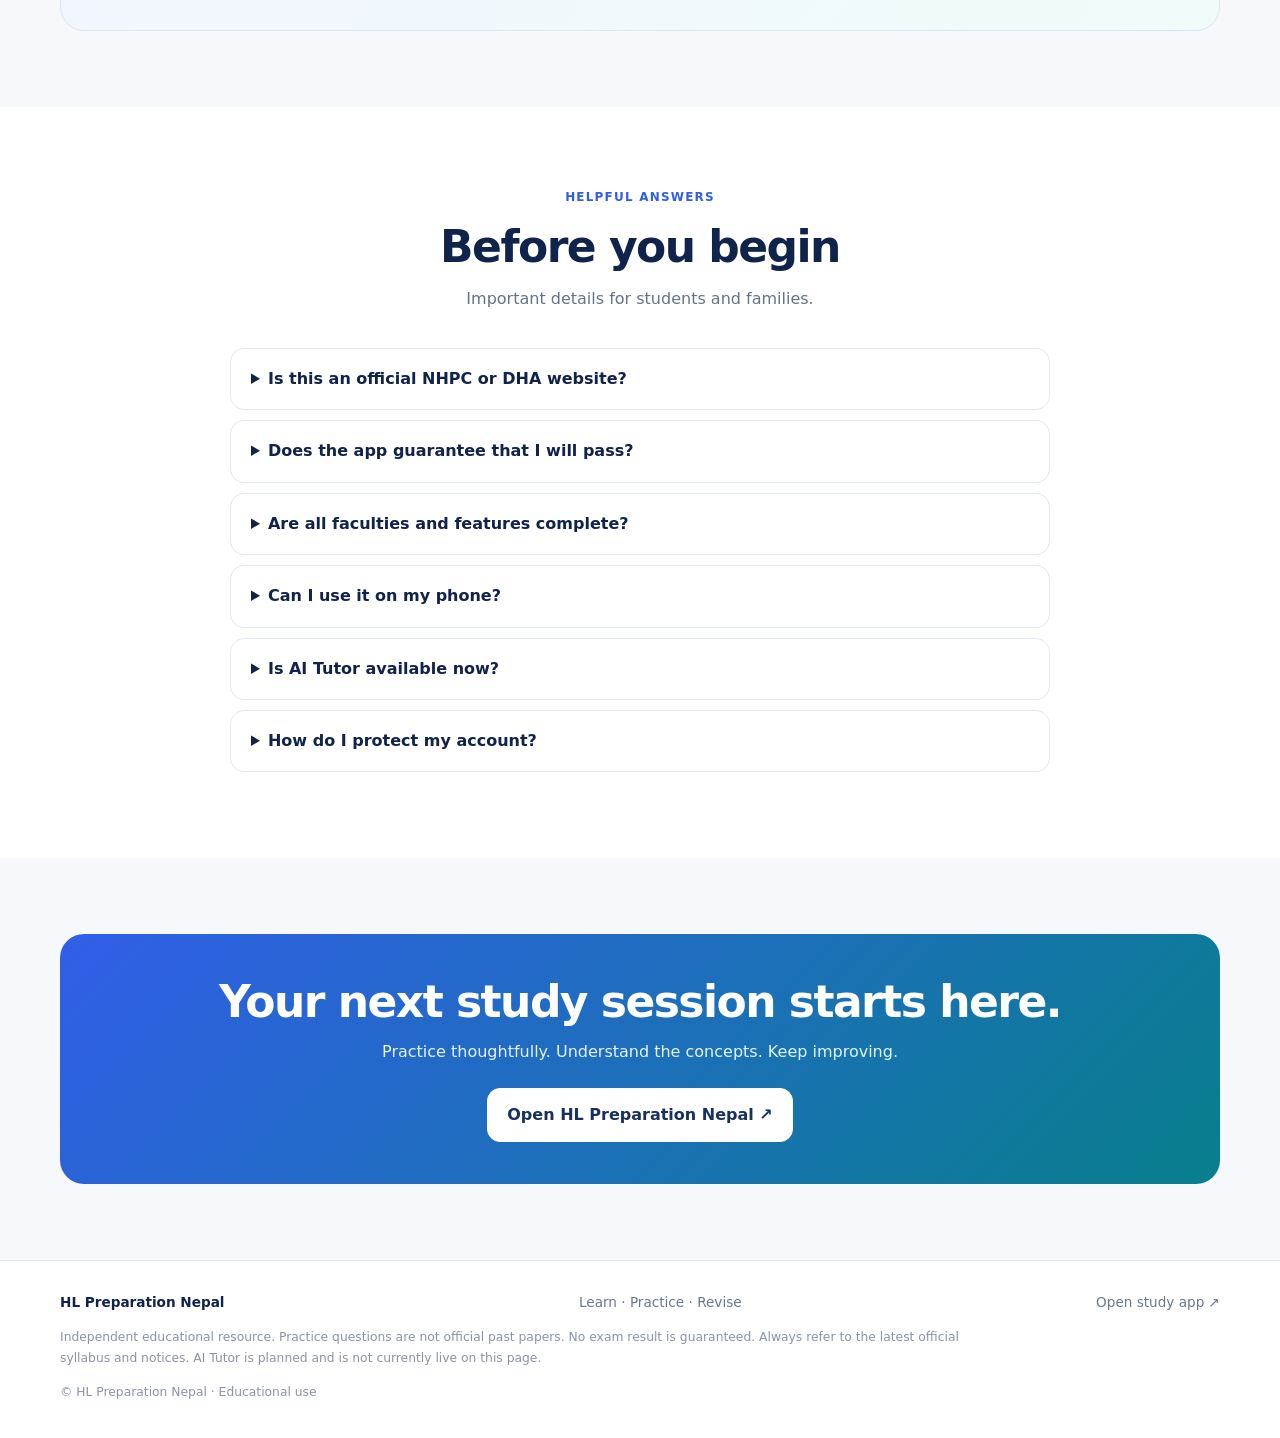
==== commit a2994e7f: "Polish promotional website for professional student trust" ====
--- a/promo/index.html
+++ b/promo/index.html
@@ -1,13 +1,10 @@
 <!doctype html>
 <html lang="ne">
 <head>
-<meta charset="utf-8">
-<meta name="viewport" content="width=device-width,initial-scale=1">
+<meta charset="utf-8"><meta name="viewport" content="width=device-width,initial-scale=1">
 <meta name="theme-color" content="#10234a">
-<meta name="description" content="HL Preparation Nepal — health-professional exam practice with MCQs, mock tests, notes and bilingual learning support.">
-<meta property="og:title" content="HL Preparation Nepal | Study with confidence">
-<meta property="og:description" content="Faculty-wise practice and revision for health students in Nepal.">
-<meta property="og:type" content="website">
+<meta name="description" content="HL Preparation Nepal — health-professional exam preparation with MCQs, mock practice, study notes and bilingual learning support.">
+<meta property="og:title" content="HL Preparation Nepal | Study with confidence"><meta property="og:description" content="A focused study companion for health students in Nepal."><meta property="og:type" content="website">
 <title>HL Preparation Nepal | Study with confidence</title>
 <style>
 :root{--navy:#10234a;--blue:#315ee8;--teal:#087f8c;--ink:#1b2942;--muted:#65738a;--bg:#f6f8fc;--line:#e3e9f2;--white:#fff;--green:#147d64}
@@ -16,7 +13,7 @@
 .btn{display:inline-flex;align-items:center;justify-content:center;gap:9px;padding:13px 19px;border-radius:13px;background:var(--blue);color:white;font-weight:800;border:1px solid var(--blue);box-shadow:0 9px 22px #315ee82b;transition:.18s}.btn:hover{transform:translateY(-1px);box-shadow:0 13px 28px #315ee833}.btn.secondary{background:white;color:var(--navy);border-color:#d7dfec;box-shadow:none}.btn.small{padding:10px 15px;font-size:.88rem}
 .hero{position:relative;overflow:hidden;padding:76px 0 68px;background:linear-gradient(135deg,#f7faff 0%,#edf3ff 52%,#eaf9f8 100%)}.hero:before{content:"";position:absolute;width:420px;height:420px;border-radius:50%;right:-160px;top:-180px;background:#dce9ff88}.hero-grid{position:relative;display:grid;grid-template-columns:1.08fr .92fr;gap:56px;align-items:center}.pill{display:inline-flex;align-items:center;gap:8px;padding:7px 12px;border:1px solid #d9e4ff;border-radius:999px;background:#fff;color:#3156bd;font-size:.78rem;font-weight:800}.dot{width:7px;height:7px;border-radius:50%;background:#1aa58b}.hero h1{font-size:clamp(2.65rem,5.5vw,4.5rem);line-height:1.07;letter-spacing:-.055em;color:var(--navy);margin:21px 0 18px}.hero h1 span{color:var(--blue)}.lead{font-size:1.13rem;color:#596981;max-width:610px}.actions{display:flex;gap:12px;flex-wrap:wrap;margin:28px 0 23px}.assurance{display:flex;gap:12px;flex-wrap:wrap;color:#637189;font-size:.84rem}.assurance span{display:flex;align-items:center;gap:6px}.assurance b{color:var(--green)}
 .mock{background:#fff;border:1px solid #e2e9f4;border-radius:25px;padding:22px;box-shadow:0 24px 65px #203d7020;transform:rotate(.5deg)}.mockhead{display:flex;justify-content:space-between;align-items:center;border-bottom:1px solid #edf1f7;padding-bottom:15px;color:#69768c;font-size:.82rem}.mockbrand{display:flex;align-items:center;gap:8px;font-weight:800;color:var(--navy)}.mini-logo{width:28px;height:28px;border-radius:9px;background:#e9efff;color:#315ee8;display:grid;place-items:center;font-size:.75rem;font-weight:900}.mockbody{padding:18px 2px 2px}.mocklabel{font-size:.74rem;color:#7b8799;font-weight:800;letter-spacing:.08em}.mock h3{font-size:1.15rem;line-height:1.4;color:var(--navy);margin:8px 0 15px}.choice{padding:11px 13px;border:1px solid #e5eaf2;border-radius:11px;margin:8px 0;font-size:.88rem;color:#526078}.choice.selected{border-color:#8dd9c7;background:#effaf6;color:#176b57;font-weight:750}.mockfoot{display:flex;justify-content:space-between;align-items:center;margin-top:17px;font-size:.78rem;color:#8793a6}.progress{height:5px;border-radius:9px;background:#e9eef6;overflow:hidden;margin-top:12px}.progress span{display:block;width:62%;height:100%;background:linear-gradient(90deg,#315ee8,#0c9eaa)}
-.section{padding:76px 0}.white{background:white}.section-head{text-align:center;max-width:760px;margin:0 auto 36px}.kicker{color:#315ee8;font-weight:850;letter-spacing:.1em;font-size:.75rem;text-transform:uppercase}.section h2{font-size:clamp(1.9rem,3.5vw,2.75rem);line-height:1.2;letter-spacing:-.035em;color:var(--navy);margin:12px 0}.section-head p{color:var(--muted);margin:0}.grid{display:grid;grid-template-columns:repeat(3,1fr);gap:18px}.feature{padding:25px;border:1px solid var(--line);border-radius:19px;background:#fff;box-shadow:0 6px 22px #1e3a8a06}.feature .ico{width:43px;height:43px;border-radius:13px;background:#eef3ff;color:#315ee8;display:grid;place-items:center;font-size:1.15rem;font-weight:900;margin-bottom:16px}.feature h3{margin:0 0 7px;color:var(--navy);font-size:1.05rem}.feature p{margin:0;color:var(--muted);font-size:.92rem}.faculty-list{display:flex;justify-content:center;flex-wrap:wrap;gap:10px;margin:27px auto 0}.faculty{background:#fff;border:1px solid #dfe6f0;border-radius:12px;padding:10px 15px;color:#33435f;font-weight:750;font-size:.9rem}
+.section{padding:76px 0}.white{background:white}.section-head{text-align:center;max-width:760px;margin:0 auto 36px}.kicker{color:#315ee8;font-weight:850;letter-spacing:.1em;font-size:.75rem;text-transform:uppercase}.section h2{font-size:clamp(1.9rem,3.5vw,2.75rem);line-height:1.2;letter-spacing:-.035em;color:var(--navy);margin:12px 0}.section-head p{color:var(--muted);margin:0}.grid{display:grid;grid-template-columns:repeat(3,1fr);gap:18px}.feature{padding:25px;border:1px solid var(--line);border-radius:19px;background:#fff;box-shadow:0 6px 22px #1e3a8a06}.feature .ico{width:43px;height:43px;border-radius:13px;background:#eef3ff;color:#315ee8;display:grid;place-items:center;font-size:1.05rem;font-weight:900;margin-bottom:16px}.feature h3{margin:0 0 7px;color:var(--navy);font-size:1.05rem}.feature p{margin:0;color:var(--muted);font-size:.92rem}.faculty-list{display:flex;justify-content:center;flex-wrap:wrap;gap:10px;margin:27px auto 0}.faculty{background:#fff;border:1px solid #dfe6f0;border-radius:12px;padding:10px 15px;color:#33435f;font-weight:750;font-size:.9rem}
 .trustband{background:#10234a;color:white;padding:52px 0}.trustgrid{display:grid;grid-template-columns:1.1fr .9fr;gap:36px;align-items:center}.trustband h2{font-size:2rem;line-height:1.2;margin:0 0 13px;letter-spacing:-.03em}.trustband p{color:#c5d0e4;margin:0}.trustlist{display:grid;gap:13px}.trustitem{display:flex;gap:12px;align-items:flex-start;padding:14px 16px;border:1px solid #33476c;border-radius:14px;background:#172d55}.check{flex:0 0 25px;height:25px;border-radius:8px;background:#153f45;color:#67e8c5;display:grid;place-items:center;font-weight:900}.trustitem strong{display:block;font-size:.92rem}.trustitem small{display:block;color:#b8c6dc;font-size:.82rem;margin-top:2px}
 .steps{display:grid;grid-template-columns:repeat(3,1fr);gap:18px}.step{border:1px solid var(--line);border-radius:18px;padding:23px;background:#fff}.stepnum{color:#315ee8;font-weight:900;font-size:.76rem;letter-spacing:.1em}.step h3{color:var(--navy);margin:10px 0 6px}.step p{color:var(--muted);font-size:.92rem;margin:0}
 .ai-card{border:1px solid #dce5f3;background:linear-gradient(130deg,#f2f6ff,#f0fbfa);border-radius:24px;padding:34px;display:grid;grid-template-columns:1fr auto;gap:28px;align-items:center}.ai-card h2{margin:10px 0;color:var(--navy);font-size:2rem}.ai-card p{color:#607089;max-width:650px;margin:0}.status{display:inline-block;padding:7px 11px;border-radius:999px;background:#fff4df;color:#8c5c12;border:1px solid #f2dfb7;font-size:.76rem;font-weight:850}
@@ -34,45 +31,43 @@
 </div></header>
 <main>
 <section class="hero"><div class="container hero-grid">
-<div><span class="pill"><span class="dot"></span> Built for health students in Nepal</span>
-<h1>Study with clarity.<br><span>Prepare with confidence.</span></h1>
-<p class="lead">A focused learning companion for health-professional exam preparation—practice MCQs, take mock tests, revise notes and understand concepts with learning support in English and Nepali.</p>
-<div class="actions"><a class="btn" href="https://dentalprepnp.github.io/dental-hygienist-prep-nepal/">Explore the study app <span>→</span></a><a class="btn secondary" href="#how">How it works</a></div>
-<div class="assurance"><span><b>✓</b> Mobile-friendly</span><span><b>✓</b> Learn at your own pace</span><span><b>✓</b> Independent study resource</span></div>
+<div><span class="pill"><span class="dot"></span> Health exam preparation for Nepal</span>
+<h1>Learn with purpose.<br><span>Prepare with confidence.</span></h1>
+<p class="lead">A structured study companion for health students—practice MCQs, take mock tests, revise notes and strengthen your understanding with English and Nepali learning support.</p>
+<div class="actions"><a class="btn" href="https://dentalprepnp.github.io/dental-hygienist-prep-nepal/">Explore the study app <span>→</span></a><a class="btn secondary" href="#how">See how it works</a></div>
+<div class="assurance"><span><b>✓</b> Mobile-friendly</span><span><b>✓</b> Self-paced learning</span><span><b>✓</b> Independent study resource</span></div>
 </div>
-<div class="mock" aria-label="Illustrative sample question card"><div class="mockhead"><span class="mockbrand"><span class="mini-logo">HL</span> Practice session</span><span>Sample preview</span></div><div class="mockbody"><div class="mocklabel">QUESTION PREVIEW · 01</div><h3>What is a useful way to improve exam readiness?</h3><div class="choice">A. Avoid reviewing mistakes</div><div class="choice selected">B. Practice regularly and revise concepts ✓</div><div class="choice">C. Study only on exam day</div><div class="choice">D. Skip topic-wise learning</div><div class="mockfoot"><span>Illustrative example</span><span>Practice • Review</span></div><div class="progress"><span></span></div></div></div>
+<div class="mock" aria-label="Illustrative sample question card"><div class="mockhead"><span class="mockbrand"><span class="mini-logo">HL</span> Practice session</span><span>Sample preview</span></div><div class="mockbody"><div class="mocklabel">QUESTION PREVIEW · 01</div><h3>What supports effective exam preparation?</h3><div class="choice">A. Avoid reviewing mistakes</div><div class="choice selected">B. Practice regularly and revise concepts ✓</div><div class="choice">C. Study only on exam day</div><div class="choice">D. Skip topic-wise learning</div><div class="mockfoot"><span>Illustrative example</span><span>Practice · Review</span></div><div class="progress"><span></span></div></div></div>
 </div></section>
-<section id="features" class="section white"><div class="container"><div class="section-head"><span class="kicker">Study tools</span><h2>Made for a steady, structured study routine</h2><p>Use the learning tools available in the app to practice, review and strengthen your understanding.</p></div>
-<div class="grid">
-<article class="feature"><div class="ico">MCQ</div><h3>Topic-wise practice</h3><p>Practice questions by subject and topic, then check answers and explanations.</p></article>
-<article class="feature"><div class="ico">✓</div><h3>Mock test practice</h3><p>Use practice tests to build familiarity with question formats and review your performance.</p></article>
+<section id="features" class="section white"><div class="container"><div class="section-head"><span class="kicker">Study tools</span><h2>A clear, focused study routine</h2><p>Use the learning tools available in the app to practice, review and strengthen your understanding.</p></div><div class="grid">
+<article class="feature"><div class="ico">MCQ</div><h3>Topic-wise MCQs</h3><p>Practice questions by subject and topic, then check answers and explanations.</p></article>
+<article class="feature"><div class="ico">✓</div><h3>Mock test practice</h3><p>Build familiarity with exam-style practice and review your performance.</p></article>
 <article class="feature"><div class="ico">≡</div><h3>Study notes</h3><p>Revise key concepts and important points alongside question practice.</p></article>
-<article class="feature"><div class="ico">↻</div><h3>Revision & progress</h3><p>Review your learning progress and use it to plan the next study session.</p></article>
-<article class="feature"><div class="ico">ने</div><h3>English + Nepali support</h3><p>Learn exam terminology and use Nepali explanations to support understanding.</p></article>
-<article class="feature"><div class="ico">▣</div><h3>Study on mobile</h3><p>Access the app from a mobile browser or computer, wherever you study.</p></article>
+<article class="feature"><div class="ico">↻</div><h3>Progress & revision</h3><p>Review learning progress and use it to plan your next study session.</p></article>
+<article class="feature"><div class="ico">ने</div><h3>English + Nepali support</h3><p>Understand exam terminology with accessible bilingual learning support.</p></article>
+<article class="feature"><div class="ico">▣</div><h3>Study on mobile</h3><p>Use the app from a mobile browser or computer, wherever you study.</p></article>
 </div></div></section>
-<section id="faculties" class="section"><div class="container"><div class="section-head"><span class="kicker">Learning pathways</span><h2>Find your faculty and focus area</h2><p>Modules are developed and improved in stages. Open the app to check which subjects and tools are currently available.</p><div class="faculty-list"><span class="faculty">Dental Hygiene</span><span class="faculty">Health Assistant (HA)</span><span class="faculty">Physiotherapy</span><span class="faculty">NHPC License Practice</span><span class="faculty">DHA Preparation</span><span class="faculty">Loksewa Practice</span></div></div></div></section>
-<section id="trust" class="trustband"><div class="container trustgrid"><div><span class="kicker" style="color:#91b7ff">Clear information builds trust</span><h2>Honest preparation.<br>No unrealistic promises.</h2><p>We want students to know what this platform is—and what it is not. Use it as a study companion alongside official syllabus documents and notices.</p></div><div class="trustlist">
+<section id="faculties" class="section"><div class="container"><div class="section-head"><span class="kicker">Learning pathways</span><h2>Your faculty. Your study plan.</h2><p>Modules are expanded in stages. Open the app to see the subjects and tools currently available.</p><div class="faculty-list"><span class="faculty">Dental Hygiene</span><span class="faculty">Health Assistant (HA)</span><span class="faculty">Physiotherapy</span><span class="faculty">NHPC License Practice</span><span class="faculty">DHA Preparation</span><span class="faculty">Loksewa Practice</span></div></div></div></section>
+<section id="trust" class="trustband"><div class="container trustgrid"><div><span class="kicker" style="color:#91b7ff">Clarity comes first</span><h2>Honest preparation.<br>No unrealistic promises.</h2><p>We want students to understand what this platform is—and what it is not. Use it as a study companion alongside official syllabus documents and notices.</p></div><div class="trustlist">
 <div class="trustitem"><span class="check">✓</span><div><strong>Independent educational resource</strong><small>Not an official NHPC, DHA or government website.</small></div></div>
-<div class="trustitem"><span class="check">✓</span><div><strong>No guaranteed exam result</strong><small>Practice can support preparation; no app can promise a pass.</small></div></div>
-<div class="trustitem"><span class="check">✓</span><div><strong>Clear feature status</strong><small>Check the app for currently available modules. Planned features are not presented as live tools.</small></div></div>
+<div class="trustitem"><span class="check">✓</span><div><strong>No guaranteed exam result</strong><small>Practice supports preparation; no app can promise a pass.</small></div></div>
+<div class="trustitem"><span class="check">✓</span><div><strong>Transparent feature status</strong><small>Check the app for currently available modules. Planned tools are not shown as live.</small></div></div>
 </div></div></section>
 <section id="how" class="section white"><div class="container"><div class="section-head"><span class="kicker">Simple study flow</span><h2>Start small. Stay consistent.</h2><p>A practical routine you can repeat throughout your preparation.</p></div><div class="steps">
 <div class="step"><span class="stepnum">STEP 01</span><h3>Choose a subject</h3><p>Open your faculty and select a topic available in the app.</p></div>
-<div class="step"><span class="stepnum">STEP 02</span><h3>Practice & understand</h3><p>Answer MCQs and read the explanations—not just the answer key.</p></div>
+<div class="step"><span class="stepnum">STEP 02</span><h3>Practice & understand</h3><p>Answer MCQs and read explanations—not just the answer key.</p></div>
 <div class="step"><span class="stepnum">STEP 03</span><h3>Review your learning</h3><p>Use mock practice and revision to identify topics to revisit.</p></div>
 </div></div></section>
-<section class="section"><div class="container"><div class="ai-card"><div><span class="status">AI Tutor · planned feature</span><h2>Learning support, built responsibly</h2><p>We plan to introduce AI-assisted explanations and study guidance in stages. Live AI chat is not advertised as available until it is connected, tested and protected with appropriate access controls.</p></div><a class="btn secondary" href="https://dentalprepnp.github.io/dental-hygienist-prep-nepal/">View current app ↗</a></div></div></section>
+<section class="section"><div class="container"><div class="ai-card"><div><span class="status">AI Tutor · planned feature</span><h2>AI learning support, built responsibly</h2><p>AI-assisted explanations and study guidance are planned for future stages. Live AI chat is not advertised as available until it is connected, tested and protected with appropriate access controls.</p></div><a class="btn secondary" href="https://dentalprepnp.github.io/dental-hygienist-prep-nepal/">View current app ↗</a></div></div></section>
 <section id="faq" class="section white"><div class="container"><div class="section-head"><span class="kicker">Helpful answers</span><h2>Before you begin</h2><p>Important details for students and families.</p></div><div class="faq">
 <details><summary>Is this an official NHPC or DHA website?</summary><p>No. HL Preparation Nepal is an independent educational practice platform and is not affiliated with or endorsed by NHPC, DHA or any government authority.</p></details>
 <details><summary>Does the app guarantee that I will pass?</summary><p>No. We do not promise exam results. Use the app for practice and revision alongside the latest official syllabus, guidelines and notices.</p></details>
-<details><summary>Are all faculties and features already complete?</summary><p>The platform is being developed in stages. Availability can vary by faculty and module, so please check the app itself for the current content.</p></details>
-<details><summary>Can I use it on my phone?</summary><p>Yes, the app is designed for mobile browsers and can be added to your home screen on supported devices.</p></details>
-<details><summary>Is AI Tutor available now?</summary><p>AI Tutor is a planned feature. This promotional website does not provide live AI chat at this time.</p></details>
-<details><summary>How should I use account or membership features?</summary><p>Use your own account details and do not share your password. If a login or membership issue occurs, use the support option available inside the app. Never submit sensitive personal or payment information in public comments.</p></details>
+<details><summary>Are all faculties and features complete?</summary><p>The platform is being developed in stages. Availability can vary by faculty and module, so please check the app for the current content.</p></details>
+<details><summary>Can I use it on my phone?</summary><p>Yes. The app is designed for mobile browsers and can be added to your home screen on supported devices.</p></details>
+<details><summary>Is AI Tutor available now?</summary><p>AI Tutor is planned. Live AI chat is not currently provided on this promotional website.</p></details>
+<details><summary>How do I protect my account?</summary><p>Use your own login details and do not share your password. If you experience a login or membership issue, use the support option available inside the app. Avoid posting sensitive personal or payment information publicly.</p></details>
 </div></div></section>
 <section class="section"><div class="container"><div class="finalcta"><h2>Your next study session starts here.</h2><p>Practice thoughtfully. Understand the concepts. Keep improving.</p><a class="btn" href="https://dentalprepnp.github.io/dental-hygienist-prep-nepal/">Open HL Preparation Nepal ↗</a></div></div></section>
 </main>
 <footer><div class="container"><div class="footrow"><span class="footbrand">HL Preparation Nepal</span><span>Learn · Practice · Revise</span><a href="https://dentalprepnp.github.io/dental-hygienist-prep-nepal/">Open study app ↗</a></div><p class="legal">Independent educational resource. Practice questions are not official past papers. No exam result is guaranteed. Always refer to the latest official syllabus and notices. AI Tutor is planned and is not currently live on this page.</p><p class="legal">© HL Preparation Nepal · Educational use</p></div></footer>
-</body>
-</html>+</body></html>
